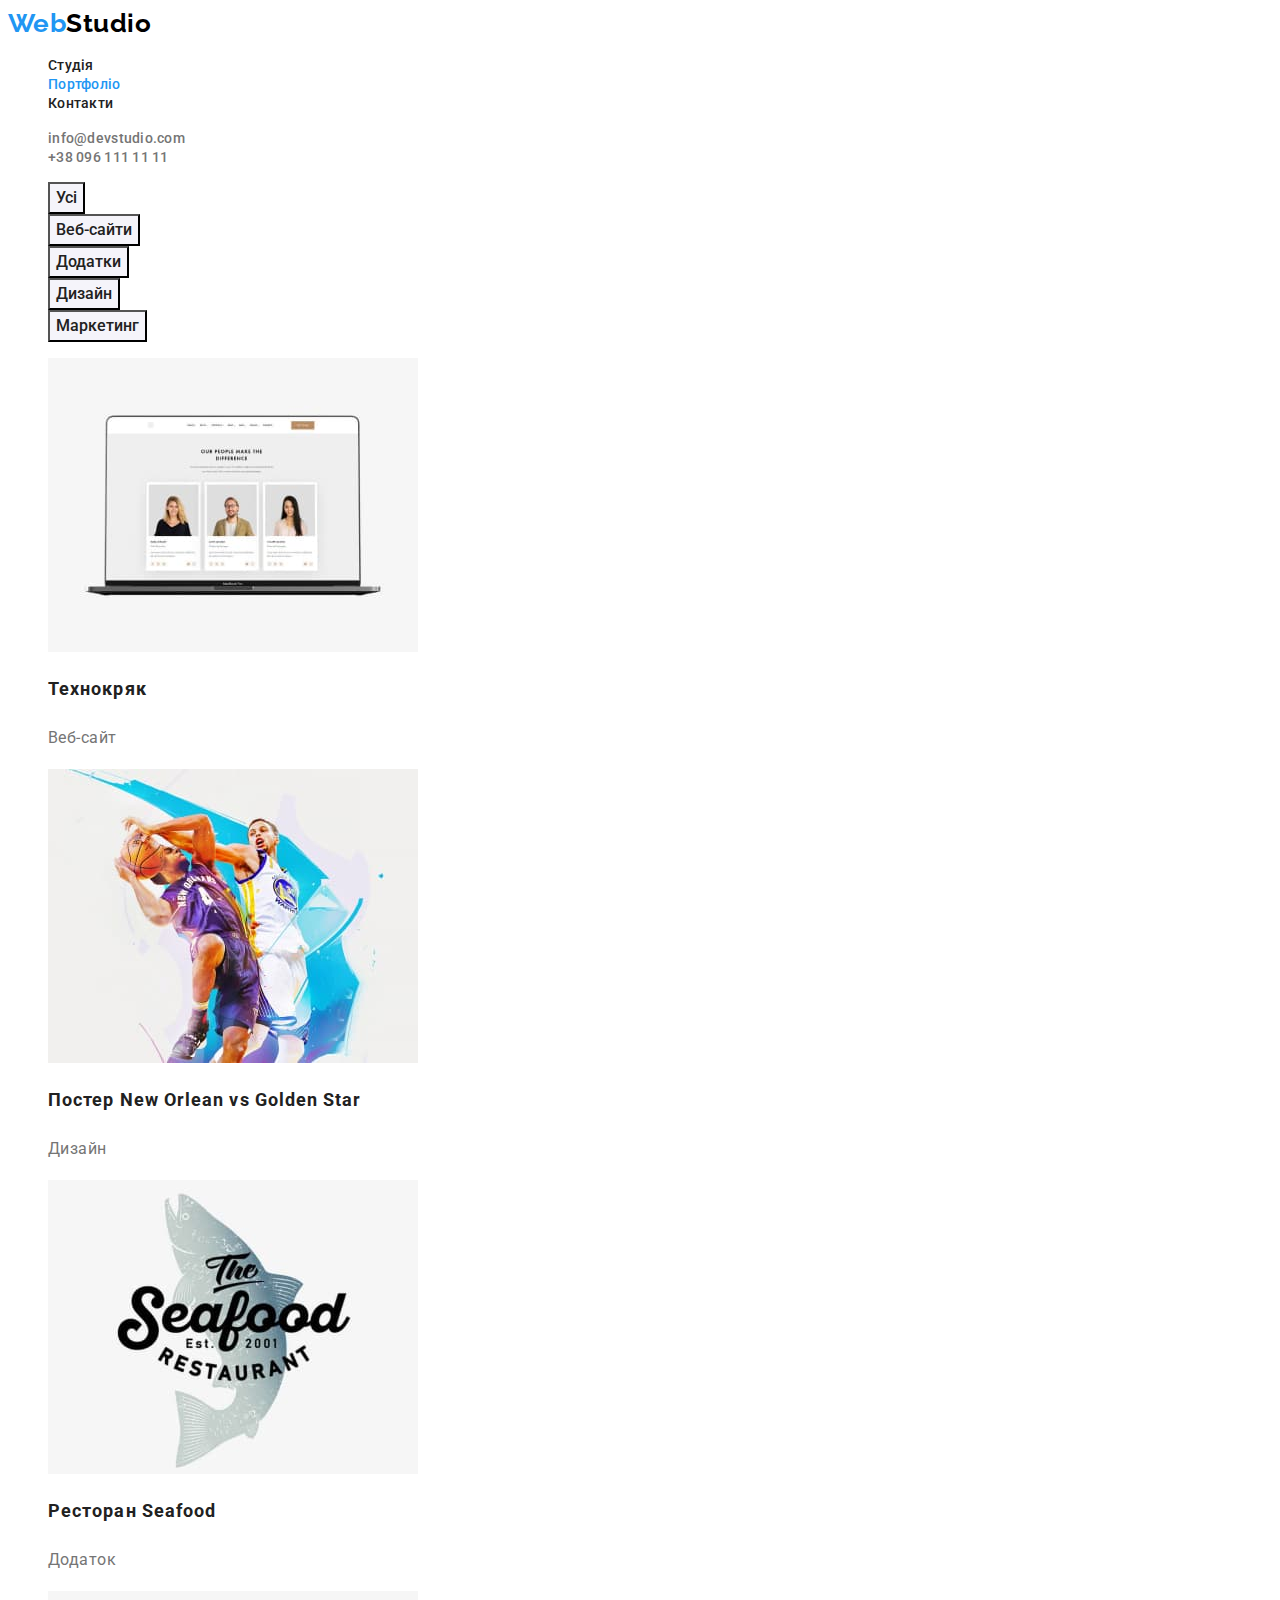
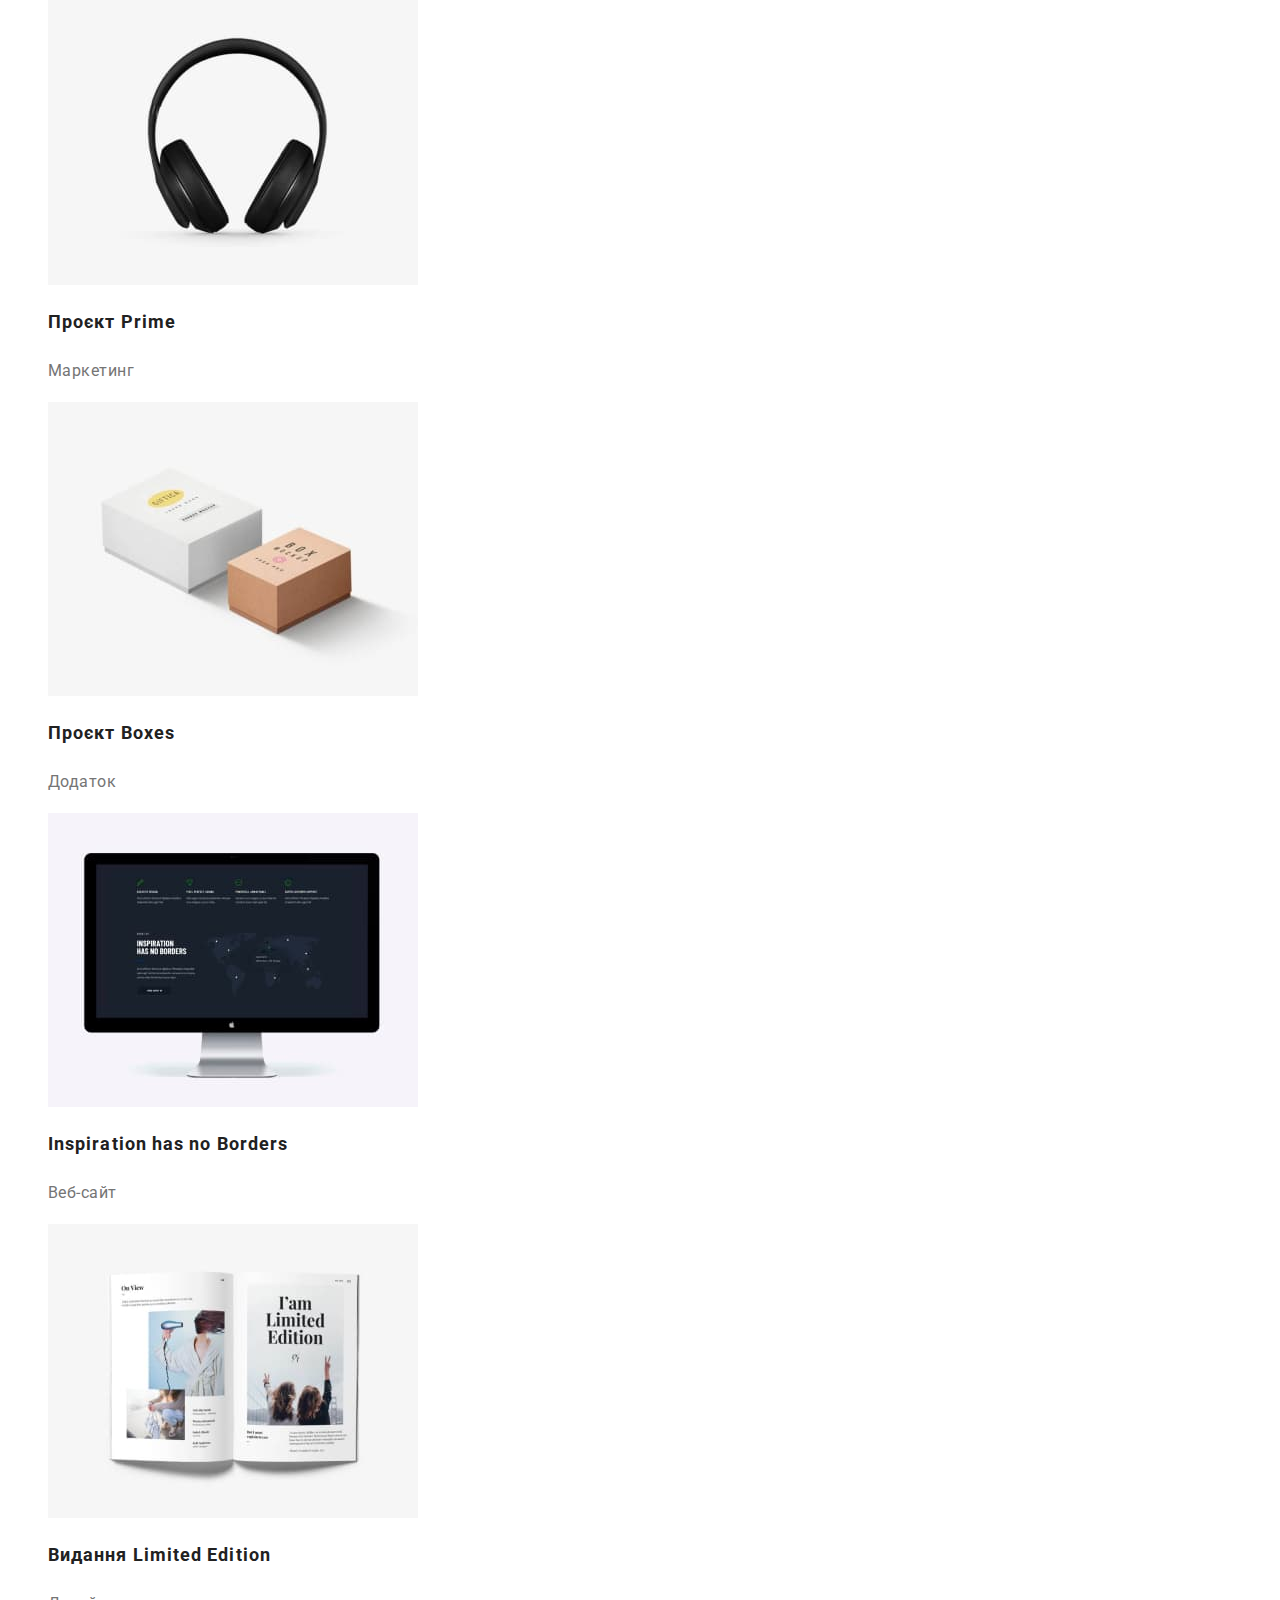
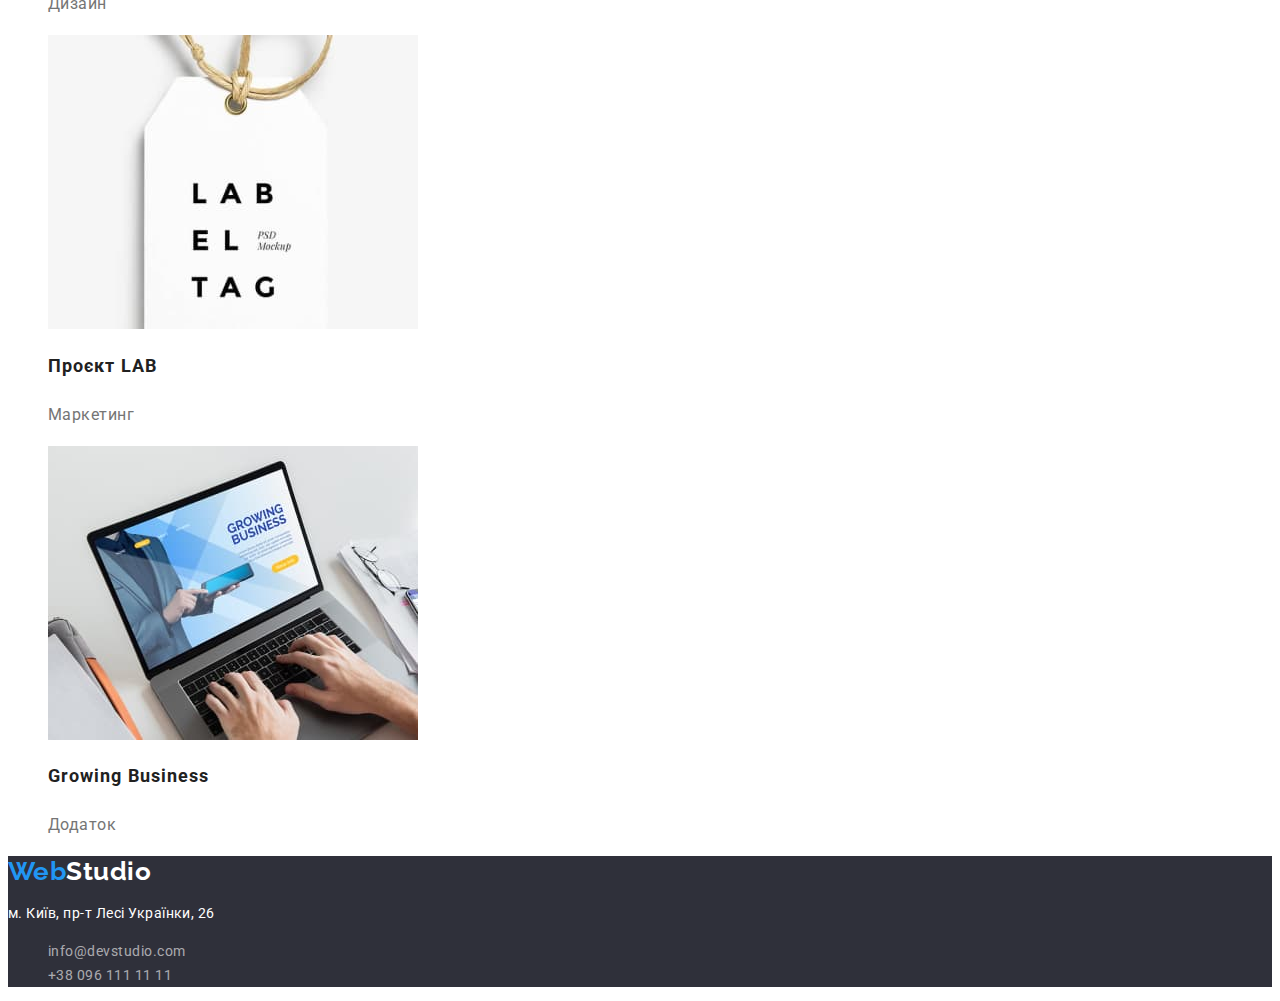
==== portfolio.html @ 0651c2bd "Initial commit" ====
<!DOCTYPE html>
<html lang="uk">
  <head>
    <meta charset="UTF-8" />
    <meta http-equiv="X-UA-Compatible" content="IE=edge" />
    <meta name="viewport" content="width=device-width, initial-scale=1.0" />
    <meta
      name="description"
      content="WebStudio - ЕФЕКТИВНІ РІШЕННЯ ДЛЯ ВАШОГО БІЗНЕСУ"
    />
    <title>WebStudio-portfolio</title>
    <link rel="preconnect" href="https://fonts.googleapis.com" />
    <link rel="preconnect" href="https://fonts.gstatic.com" crossorigin />
    <link
      href="https://fonts.googleapis.com/css2?family=Raleway:wght@700&family=Roboto:wght@400;500;700;900&display=swap"
      rel="stylesheet"
    />
    <link rel="stylesheet" href="./css/styles.css" />
  </head>
  <body class="page">
    <!--Шапка сайта-->
    <header class="header">
      <nav class="main-nav">
        <a class="logo" href="./index.html" lang="en"
          ><span class="logo-span">Web</span>Studio</a
        >
        <ul class="site-nav list">
          <li><a class="link" href="./index.html">Студія </a></li>
          <li><a class="link current" href="./portfolio.html">Портфоліо</a></li>
          <li><a class="link" href="#">Контакти</a></li>
        </ul>
      </nav>

      <ul class="auth-nav list">
        <li>
          <a class="link" href="mailto:info@devstudio.com"
            >info@devstudio.com</a
          >
        </li>
        <li><a class="link" href="tel:+380961111111">+38 096 111 11 11</a></li>
      </ul>
    </header>

    <main class="main-portfolio">
      <section class="portfolio">
        <h1 class="visually-hidden">Наші проекти</h1>
        <!-- Фильтр кнопок -->
        <ul class="filtr list">
          <li class="filtr-item">
            <button class="btn" type="button">Усі</button>
          </li>
          <li class="filtr-item">
            <button class="btn" type="button">Веб-сайти</button>
          </li>
          <li class="filtr-item">
            <button class="btn" type="button">Додатки</button>
          </li>
          <li class="filtr-item">
            <button class="btn" type="button">Дизайн</button>
          </li>
          <li class="filtr-item">
            <button class="btn" type="button">Маркетинг</button>
          </li>
        </ul>

        <!-- Gallery -->
        <ul class="gallery list">
          <!-- 1 -->
          <li class="item">
            <img
              class="img"
              src="./images/page-portfolio/img-1.jpg"
              alt="Зображення веб-сайту на моніторі ноутбука"
              width="370"
              height="294"
            />
            <h2 class="img-name">Технокряк</h2>
            <p class="img-type">Веб-сайт</p>
          </li>

          <!-- 2 -->
          <li class="list-item">
            <img
              class="img"
              src="./images/page-portfolio/img-2.jpg"
              alt="Постер двох баскетбольних гравців"
              width="370"
              height="294"
            />
            <h2 class="img-name">
              Постер <span lang="en">New Orlean vs Golden Star</span>
            </h2>
            <p class="img-type">Дизайн</p>
          </li>

          <!-- 3 -->
          <li class="list-item">
            <img
              class="img"
              src="./images/page-portfolio/img-3.jpg"
              alt="Дизайн початкової сторінки додатку з логотипом ресторану морепродуктів"
              width="370"
              height="294"
            />
            <h2 class="img-name">Ресторан <span lang="en">Seafood</span></h2>
            <p class="img-type">Додаток</p>
          </li>

          <!-- 4 -->
          <li class="list-item">
            <img
              class="img"
              src="./images/page-portfolio/img-4.jpg"
              alt="Навушники"
              width="370"
              height="294"
            />
            <h2 class="img-name">Проєкт <span lang="en">Prime</span></h2>
            <p class="img-type">Маркетинг</p>
          </li>

          <!-- 5 -->
          <li class="list-item">
            <img
              class="img"
              src="./images/page-portfolio/img-5.jpg"
              alt="Дві пакувальні коробки"
              width="370"
              height="294"
            />
            <h2 class="img-name">Проєкт <span lang="en">Boxes</span></h2>
            <p class="img-type">Додаток</p>
          </li>

          <!-- 6 -->
          <li class="list-item">
            <img
              class="img"
              src="./images/page-portfolio/img-6.jpg"
              alt="Монітор комп'ютера"
              width="370"
              height="294"
            />
            <h2 class="img-name">
              <span lang="en">Inspiration has no Borders</span>
            </h2>
            <p class="img-type">Веб-сайт</p>
          </li>

          <!-- 7 -->
          <li class="list-item">
            <img
              class="img"
              src="./images/page-portfolio/img-7.jpg"
              alt="Глянцевий журнал в розгорнутому вигляді"
              width="370"
              height="294"
            />
            <h2 class="img-name">
              Видання <span lang="en">Limited Edition</span>
            </h2>
            <p class="img-type">Дизайн</p>
          </li>

          <!-- 8 -->
          <li class="list-item">
            <img
              class="img"
              src="./images/page-portfolio/img-8.jpg"
              alt="Єтикетка картонна на шнурку"
              width="370"
              height="294"
            />
            <h2 class="img-name">Проєкт <span lang="en">LAB</span></h2>
            <p class="img-type">Маркетинг</p>
          </li>

          <!-- 9 -->
          <li class="list-item">
            <img
              class="img"
              src="./images/page-portfolio/img-9.jpg"
              alt="За ноутбуком працює людина"
              width="370"
              height="294"
            />
            <h2 class="img-name">
              <span lang="en">Growing Business</span>
            </h2>
            <p class="img-type">Додаток</p>
          </li>
        </ul>
      </section>
    </main>

    <!--Подвал-->
    <footer class="footer">
      <a href="#" class="logo" lang="en"
        ><span class="logo-span">Web</span>Studio</a
      >

      <address class="adress list">
        <p class="location">м. Київ, пр-т Лесі Українки, 26</p>

        <ul class="auth-list list">
          <li>
            <a class="link" href="mailto:info@devstudio.com"
              >info@devstudio.com</a
            >
          </li>
          <li>
            <a class="link" href="tel:+380961111111">+38 096 111 11 11</a>
          </li>
        </ul>
      </address>
    </footer>
  </body>
</html>
---- css/styles.css ----
:root {
  /* Fonts */
  --main-fonts: Roboto, sans-serif;
  --secondary-font: Raleway, sans-serif;

  /* Text colors */
  --main-txt-cl: #757575;
  --title-txt-cl: #212121;
  --logo-cl: #000000;
  --accent-txt-cl: #2196f3;
  --hero-txt-cl: #ffffff;
  --btn-txt-cl: #ffffff;
  --footer-link-cl: rgba(255, 255, 255, 0.6);

  /* Background colors */

  --main-bcg-cl: #ffffff;
  --secondary-bcg-cl: #f5f4fa;
  --hero-bcg-cl: #2f303a;
  --accent-bcg-cl: #2196f3;
  --btn-hover-cl: #188ce8;
}

body {
  font-family: var(--main-fonts);
  color: var(--main-txt-cl);
  background-color: var(--main-bcg-cl);
  letter-spacing: 0.03em;
}

/* Reset */
.link {
  text-decoration: none;
  color: currentColor;
}

.list {
  list-style: none;
}

/* ^^^^^^^^
HEADER^^^^^^^ */
header {
  background-color: var(--hero-txt-cl);
}
/* LOGO */
.logo {
  color: var(--logo-cl);
  text-decoration: none;
  font-family: Raleway, sans-serif;
  font-weight: 700;
  font-size: 26px;
  line-height: calc(31 / 26);
}

.logo-span {
  color: var(--accent-txt-cl);
}

/* SITE-NAVIGATION */
.site-nav .link {
  color: var(--title-txt-cl);
  font-weight: 500;
  font-size: 14px;
  line-height: calc(16 / 14);
  letter-spacing: 0.02em;
}

.site-nav .link:hover,
.site-nav .link:focus,
.site-nav .link.current,
.auth-nav .link:hover,
.auth-nav .link:focus,
.adress .link:hover,
.adress .link:focus {
  color: var(--accent-txt-cl);
}

.auth-nav .link {
  color: var(--main-txt-cl);
  text-decoration: none;
  font-size: 14px;
  font-weight: 500;
  line-height: calc(16 / 14);
  letter-spacing: 0.02em;
}

.nav-bcg {
  background-color: var(--hero-text-color);
}

/* HERO */
.hero,
.footer {
  background-color: var(--hero-bcg-cl);
}
.hero-title {
  color: var(--hero-txt-cl);
  font-weight: 900;
  font-size: 44px;
  letter-spacing: 0.06em;
  text-transform: uppercase;
  text-align: center;
}

/* BUTTON hero*/
.button {
  color: var(--hero-txt-cl);
  background-color: var(--accent-bcg-cl);
  font-family: inherit;
  font-weight: 700;
  font-size: 16px;
  line-height: calc(30 / 16);
  letter-spacing: 0.06em;
  text-align: center;
  cursor: pointer;
}

.button:hover,
.button:focus {
  background-color: var(--btn-hover-cl);
}

/* FEATURES Преимущества*/
.features .item-title {
  color: var(--title-txt-cl);
  font-weight: 700;
  font-size: 14px;
  line-height: calc(16 / 14);
  text-transform: uppercase;
}

.features .text {
  font-size: 14px;
  line-height: calc(24 / 14);
}

.visually-hidden {
  position: absolute;
  white-space: nowrap;
  width: 1px;
  height: 1px;
  overflow: hidden;
  border: 0;
  padding: 0;
  clip: rect(0 0 0 0);
  clip-path: inset(50%);
  margin: -1px;
}

/* COMPETITION */
.competition-title {
  color: var(--title-txt-cl);
  font-weight: 700;
  font-size: 36px;
  line-height: calc(42 / 36);
  text-align: center;
}

/* OUR TEAM */
.team {
  background-color: var(--secondary-bcg-cl);
}

.team-item {
  background-color: var(--main-bcg-cl);
}

.team-title {
  color: var(--title-txt-cl);
  font-weight: 700;
  font-size: 36px;
  line-height: calc(42 / 36);
  text-align: center;
}

.team-item .title {
  color: var(--title-txt-cl);
  font-weight: 500;
  font-size: 16px;
  line-height: calc(19 / 16);
  text-align: center;
}

.team-item .position {
  font-size: 16px;
  line-height: calc(19 / 16);
  text-align: center;
}

/* GALLERY - page Portfolio */

.filtr-item .btn {
  color: var(--title-txt-cl);
  background-color: var(--secondary-bcg-cl);

  font-family: inherit;
  font-weight: 500;
  font-size: 16px;
  line-height: calc(26 / 16);
  text-align: center;
  cursor: pointer;
}

.filtr-item .btn:hover,
.filtr-item .btn:focus {
  color: var(--btn-txt-cl);
  background-color: var(--accent-bcg-cl);
}

.gallery .img-name {
  color: var(--title-txt-cl);
  font-weight: 700;
  font-size: 18px;
  line-height: calc(36 / 18);
  letter-spacing: 0.06em;
}

.gallery .img-type {
  font-size: 16px;
  line-height: calc(30 / 16);
}

/* FOOTER */
.footer .logo {
  color: var(--main-bcg-cl);
  text-decoration: none;
  font-family: Raleway, sans-serif;
  font-weight: 700;
  font-size: 26px;
  line-height: 1.19;
}
.footer .logo-span {
  color: var(--accent-txt-cl);
}

.adress .location {
  color: var(--btn-txt-cl);
  font-style: normal;
  font-size: 14px;
  line-height: calc(24 / 14);
}
.adress .auth-list {
  color: var(--footer-link-cl);
  font-style: normal;
  font-size: 14px;
  line-height: calc(24 / 14);
}
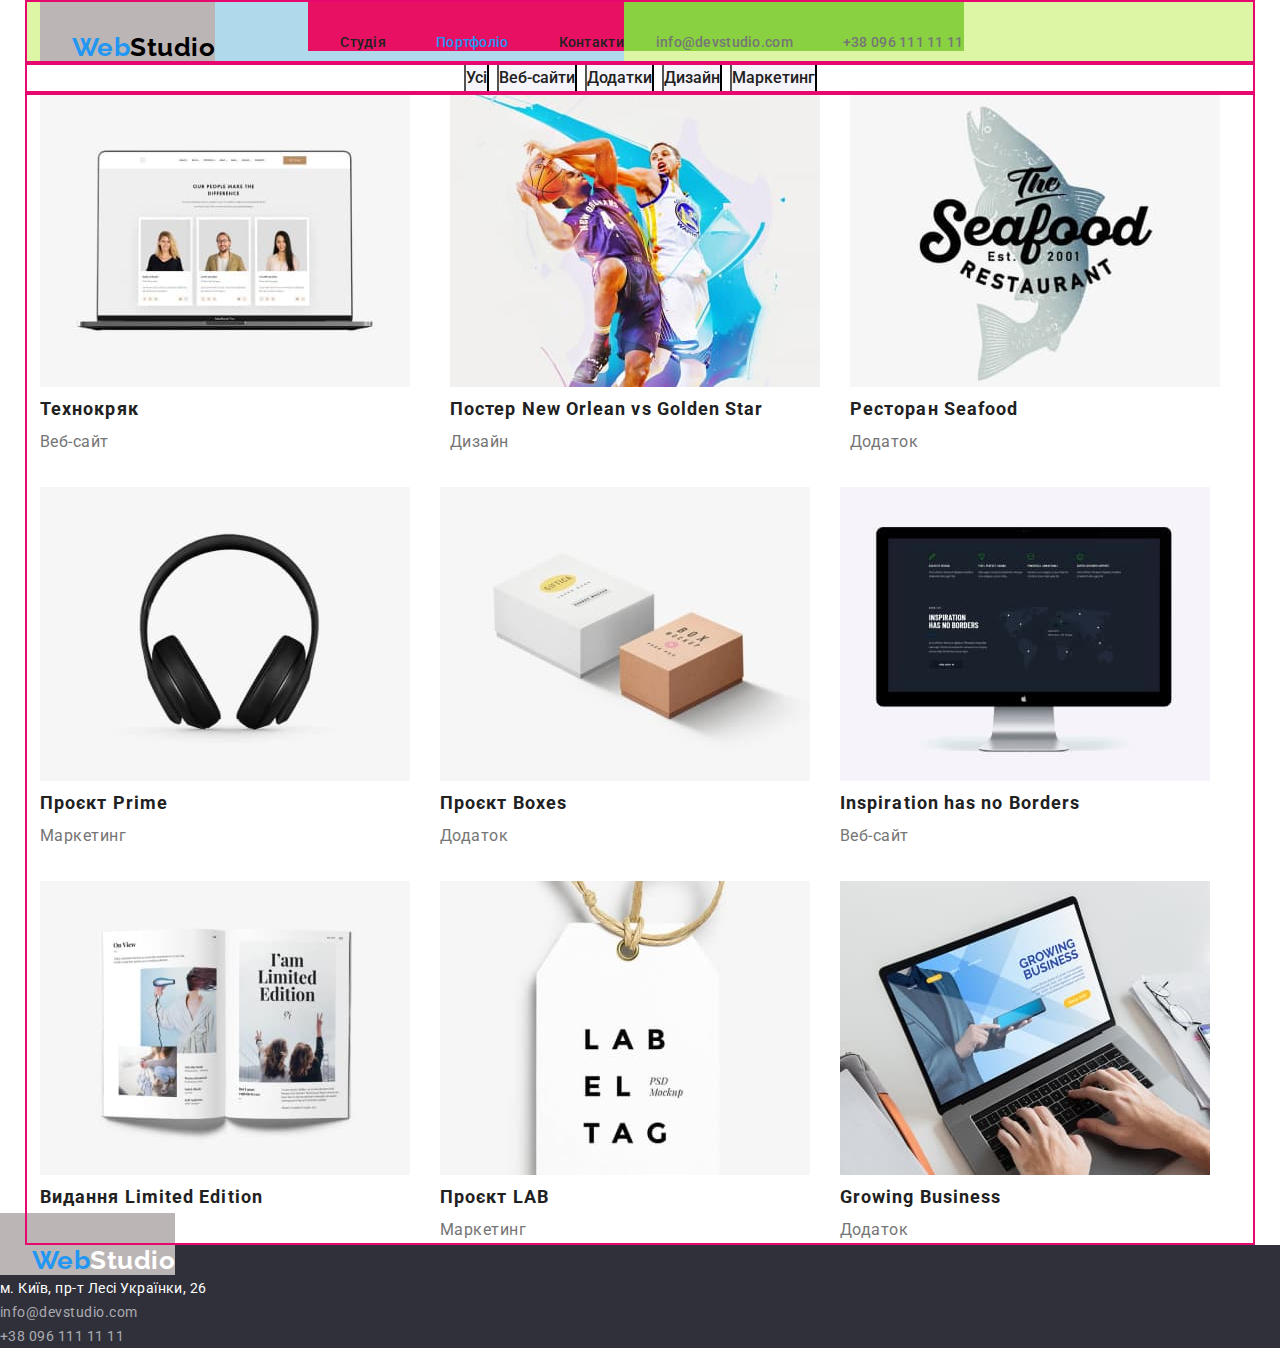
==== commit 6ebe319a: "create container" ====
--- a/portfolio.html
+++ b/portfolio.html
@@ -9,187 +9,212 @@
       content="WebStudio - ЕФЕКТИВНІ РІШЕННЯ ДЛЯ ВАШОГО БІЗНЕСУ"
     />
     <title>WebStudio-portfolio</title>
+    <!-- Fonts - start -->
     <link rel="preconnect" href="https://fonts.googleapis.com" />
     <link rel="preconnect" href="https://fonts.gstatic.com" crossorigin />
     <link
       href="https://fonts.googleapis.com/css2?family=Raleway:wght@700&family=Roboto:wght@400;500;700;900&display=swap"
       rel="stylesheet"
     />
+    <!-- Modern normalize -->
+    <link
+      rel="stylesheet"
+      href="https://cdnjs.cloudflare.com/ajax/libs/modern-normalize/1.1.0/modern-normalize.min.css"
+      integrity="sha512-wpPYUAdjBVSE4KJnH1VR1HeZfpl1ub8YT/NKx4PuQ5NmX2tKuGu6U/JRp5y+Y8XG2tV+wKQpNHVUX03MfMFn9Q=="
+      crossorigin="anonymous"
+      referrerpolicy="no-referrer"
+    />
+
     <link rel="stylesheet" href="./css/styles.css" />
   </head>
   <body class="page">
     <!--Шапка сайта-->
     <header class="header">
-      <nav class="main-nav">
-        <a class="logo" href="./index.html" lang="en"
-          ><span class="logo-span">Web</span>Studio</a
-        >
-        <ul class="site-nav list">
-          <li><a class="link" href="./index.html">Студія </a></li>
-          <li><a class="link current" href="./portfolio.html">Портфоліо</a></li>
-          <li><a class="link" href="#">Контакти</a></li>
-        </ul>
-      </nav>
-
-      <ul class="auth-nav list">
-        <li>
-          <a class="link" href="mailto:info@devstudio.com"
-            >info@devstudio.com</a
-          >
-        </li>
-        <li><a class="link" href="tel:+380961111111">+38 096 111 11 11</a></li>
-      </ul>
+      <div class="container header-container">
+        <nav class="main-nav">
+          <div class="main-nav-container">
+            <a class="logo" href="./index.html" lang="en"
+              ><span class="logo-span">Web</span>Studio</a
+            >
+            <div class="site-nav-container">
+              <ul class="site-nav list">
+                <li><a class="link" href="./index.html">Студія </a></li>
+                <li>
+                  <a class="link current" href="./portfolio.html">Портфоліо</a>
+                </li>
+                <li><a class="link" href="#">Контакти</a></li>
+              </ul>
+            </div>
+          </div>
+        </nav>
+        <div class="auth-nav-container">
+          <ul class="auth-nav list">
+            <li>
+              <a class="link" href="mailto:info@devstudio.com"
+                >info@devstudio.com</a
+              >
+            </li>
+            <li>
+              <a class="link" href="tel:+380961111111">+38 096 111 11 11</a>
+            </li>
+          </ul>
+        </div>
+      </div>
     </header>
 
     <main class="main-portfolio">
       <section class="portfolio">
         <h1 class="visually-hidden">Наші проекти</h1>
         <!-- Фильтр кнопок -->
-        <ul class="filtr list">
-          <li class="filtr-item">
-            <button class="btn" type="button">Усі</button>
-          </li>
-          <li class="filtr-item">
-            <button class="btn" type="button">Веб-сайти</button>
-          </li>
-          <li class="filtr-item">
-            <button class="btn" type="button">Додатки</button>
-          </li>
-          <li class="filtr-item">
-            <button class="btn" type="button">Дизайн</button>
-          </li>
-          <li class="filtr-item">
-            <button class="btn" type="button">Маркетинг</button>
-          </li>
-        </ul>
+        <div class="container">
+          <ul class="filtr list">
+            <li class="filtr-item">
+              <button class="btn" type="button">Усі</button>
+            </li>
+            <li class="filtr-item">
+              <button class="btn" type="button">Веб-сайти</button>
+            </li>
+            <li class="filtr-item">
+              <button class="btn" type="button">Додатки</button>
+            </li>
+            <li class="filtr-item">
+              <button class="btn" type="button">Дизайн</button>
+            </li>
+            <li class="filtr-item">
+              <button class="btn" type="button">Маркетинг</button>
+            </li>
+          </ul>
+        </div>
 
         <!-- Gallery -->
-        <ul class="gallery list">
-          <!-- 1 -->
-          <li class="item">
-            <img
-              class="img"
-              src="./images/page-portfolio/img-1.jpg"
-              alt="Зображення веб-сайту на моніторі ноутбука"
-              width="370"
-              height="294"
-            />
-            <h2 class="img-name">Технокряк</h2>
-            <p class="img-type">Веб-сайт</p>
-          </li>
-
-          <!-- 2 -->
-          <li class="list-item">
-            <img
-              class="img"
-              src="./images/page-portfolio/img-2.jpg"
-              alt="Постер двох баскетбольних гравців"
-              width="370"
-              height="294"
-            />
-            <h2 class="img-name">
-              Постер <span lang="en">New Orlean vs Golden Star</span>
-            </h2>
-            <p class="img-type">Дизайн</p>
-          </li>
-
-          <!-- 3 -->
-          <li class="list-item">
-            <img
-              class="img"
-              src="./images/page-portfolio/img-3.jpg"
-              alt="Дизайн початкової сторінки додатку з логотипом ресторану морепродуктів"
-              width="370"
-              height="294"
-            />
-            <h2 class="img-name">Ресторан <span lang="en">Seafood</span></h2>
-            <p class="img-type">Додаток</p>
-          </li>
-
-          <!-- 4 -->
-          <li class="list-item">
-            <img
-              class="img"
-              src="./images/page-portfolio/img-4.jpg"
-              alt="Навушники"
-              width="370"
-              height="294"
-            />
-            <h2 class="img-name">Проєкт <span lang="en">Prime</span></h2>
-            <p class="img-type">Маркетинг</p>
-          </li>
-
-          <!-- 5 -->
-          <li class="list-item">
-            <img
-              class="img"
-              src="./images/page-portfolio/img-5.jpg"
-              alt="Дві пакувальні коробки"
-              width="370"
-              height="294"
-            />
-            <h2 class="img-name">Проєкт <span lang="en">Boxes</span></h2>
-            <p class="img-type">Додаток</p>
-          </li>
-
-          <!-- 6 -->
-          <li class="list-item">
-            <img
-              class="img"
-              src="./images/page-portfolio/img-6.jpg"
-              alt="Монітор комп'ютера"
-              width="370"
-              height="294"
-            />
-            <h2 class="img-name">
-              <span lang="en">Inspiration has no Borders</span>
-            </h2>
-            <p class="img-type">Веб-сайт</p>
-          </li>
-
-          <!-- 7 -->
-          <li class="list-item">
-            <img
-              class="img"
-              src="./images/page-portfolio/img-7.jpg"
-              alt="Глянцевий журнал в розгорнутому вигляді"
-              width="370"
-              height="294"
-            />
-            <h2 class="img-name">
-              Видання <span lang="en">Limited Edition</span>
-            </h2>
-            <p class="img-type">Дизайн</p>
-          </li>
-
-          <!-- 8 -->
-          <li class="list-item">
-            <img
-              class="img"
-              src="./images/page-portfolio/img-8.jpg"
-              alt="Єтикетка картонна на шнурку"
-              width="370"
-              height="294"
-            />
-            <h2 class="img-name">Проєкт <span lang="en">LAB</span></h2>
-            <p class="img-type">Маркетинг</p>
-          </li>
-
-          <!-- 9 -->
-          <li class="list-item">
-            <img
-              class="img"
-              src="./images/page-portfolio/img-9.jpg"
-              alt="За ноутбуком працює людина"
-              width="370"
-              height="294"
-            />
-            <h2 class="img-name">
-              <span lang="en">Growing Business</span>
-            </h2>
-            <p class="img-type">Додаток</p>
-          </li>
-        </ul>
+        <div class="container">
+          <ul class="gallery list">
+            <!-- 1 -->
+            <li class="item">
+              <img
+                class="img"
+                src="./images/page-portfolio/img-1.jpg"
+                alt="Зображення веб-сайту на моніторі ноутбука"
+                width="370"
+                height="294"
+              />
+              <h2 class="img-name">Технокряк</h2>
+              <p class="img-type">Веб-сайт</p>
+            </li>
+
+            <!-- 2 -->
+            <li class="list-item">
+              <img
+                class="img"
+                src="./images/page-portfolio/img-2.jpg"
+                alt="Постер двох баскетбольних гравців"
+                width="370"
+                height="294"
+              />
+              <h2 class="img-name">
+                Постер <span lang="en">New Orlean vs Golden Star</span>
+              </h2>
+              <p class="img-type">Дизайн</p>
+            </li>
+
+            <!-- 3 -->
+            <li class="list-item">
+              <img
+                class="img"
+                src="./images/page-portfolio/img-3.jpg"
+                alt="Дизайн початкової сторінки додатку з логотипом ресторану морепродуктів"
+                width="370"
+                height="294"
+              />
+              <h2 class="img-name">Ресторан <span lang="en">Seafood</span></h2>
+              <p class="img-type">Додаток</p>
+            </li>
+
+            <!-- 4 -->
+            <li class="list-item">
+              <img
+                class="img"
+                src="./images/page-portfolio/img-4.jpg"
+                alt="Навушники"
+                width="370"
+                height="294"
+              />
+              <h2 class="img-name">Проєкт <span lang="en">Prime</span></h2>
+              <p class="img-type">Маркетинг</p>
+            </li>
+
+            <!-- 5 -->
+            <li class="list-item">
+              <img
+                class="img"
+                src="./images/page-portfolio/img-5.jpg"
+                alt="Дві пакувальні коробки"
+                width="370"
+                height="294"
+              />
+              <h2 class="img-name">Проєкт <span lang="en">Boxes</span></h2>
+              <p class="img-type">Додаток</p>
+            </li>
+
+            <!-- 6 -->
+            <li class="list-item">
+              <img
+                class="img"
+                src="./images/page-portfolio/img-6.jpg"
+                alt="Монітор комп'ютера"
+                width="370"
+                height="294"
+              />
+              <h2 class="img-name">
+                <span lang="en">Inspiration has no Borders</span>
+              </h2>
+              <p class="img-type">Веб-сайт</p>
+            </li>
+
+            <!-- 7 -->
+            <li class="list-item">
+              <img
+                class="img"
+                src="./images/page-portfolio/img-7.jpg"
+                alt="Глянцевий журнал в розгорнутому вигляді"
+                width="370"
+                height="294"
+              />
+              <h2 class="img-name">
+                Видання <span lang="en">Limited Edition</span>
+              </h2>
+              <p class="img-type">Дизайн</p>
+            </li>
+
+            <!-- 8 -->
+            <li class="list-item">
+              <img
+                class="img"
+                src="./images/page-portfolio/img-8.jpg"
+                alt="Єтикетка картонна на шнурку"
+                width="370"
+                height="294"
+              />
+              <h2 class="img-name">Проєкт <span lang="en">LAB</span></h2>
+              <p class="img-type">Маркетинг</p>
+            </li>
+
+            <!-- 9 -->
+            <li class="list-item">
+              <img
+                class="img"
+                src="./images/page-portfolio/img-9.jpg"
+                alt="За ноутбуком працює людина"
+                width="370"
+                height="294"
+              />
+              <h2 class="img-name">
+                <span lang="en">Growing Business</span>
+              </h2>
+              <p class="img-type">Додаток</p>
+            </li>
+          </ul>
+        </div>
       </section>
     </main>
 
--- a/css/styles.css
+++ b/css/styles.css
@@ -19,6 +19,15 @@
   --hero-bcg-cl: #2f303a;
   --accent-bcg-cl: #2196f3;
   --btn-hover-cl: #188ce8;
+
+  /*  */
+  --items: 3;
+  --indent: 30px;
+}
+
+* {
+  margin: 0;
+  padding: 0;
 }
 
 body {
@@ -38,11 +47,76 @@
   list-style: none;
 }
 
+.container {
+  width: 1200px;
+  padding-left: 15px;
+  padding-right: 15px;
+  margin: 0 auto;
+
+  outline: 2px solid rgb(230, 8, 111);
+  outline-offset: -2px;
+}
+
 /* ^^^^^^^^
 HEADER^^^^^^^ */
 header {
   background-color: var(--hero-txt-cl);
 }
+.header-container {
+  display: flex;
+  background-color: #ddf6a5;
+}
+.main-nav-container {
+  display: flex;
+  background-color: #b0d9ec;
+}
+.site-nav {
+  display: flex;
+  background-color: #e71062;
+  gap: 50px;
+}
+.auth-nav {
+  display: flex;
+  background-color: #89d141;
+  gap: 50px;
+}
+.logo {
+  background-color: #bbb5b5;
+  margin-right: 93px;
+}
+.site-nav,
+.auth-nav,
+.logo {
+  padding-top: 32px;
+  padding-left: 32px;
+}
+/* .header-container,
+.main-nav-container {
+  display: flex;
+}
+
+.site-nav {
+  display: flex;
+  background-color: #10e791;
+}
+.auth-nav,
+.main-nav {
+  display: flex;
+}
+
+.auth-nav .link {
+  background-color: #a2b4ea;
+  display: block;
+}
+
+.auth-nav,
+.main-nav {
+  display: flex;
+}
+.auth-nav .link {
+  background-color: #a2b4ea;
+  display: block;
+} */
 /* LOGO */
 .logo {
   color: var(--logo-cl);
@@ -208,6 +282,12 @@
   background-color: var(--accent-bcg-cl);
 }
 
+.filtr {
+  display: flex;
+  gap: 8px;
+  justify-content: center;
+}
+
 .gallery .img-name {
   color: var(--title-txt-cl);
   font-weight: 700;
@@ -219,6 +299,16 @@
 .gallery .img-type {
   font-size: 16px;
   line-height: calc(30 / 16);
+}
+
+.gallery {
+  display: flex;
+  flex-wrap: wrap;
+  gap: 30px;
+}
+
+.gallery .item {
+  flex-basis: calc((100% - var(--indent) * (var(--items) - 1)) / var(--items));
 }
 
 /* FOOTER */
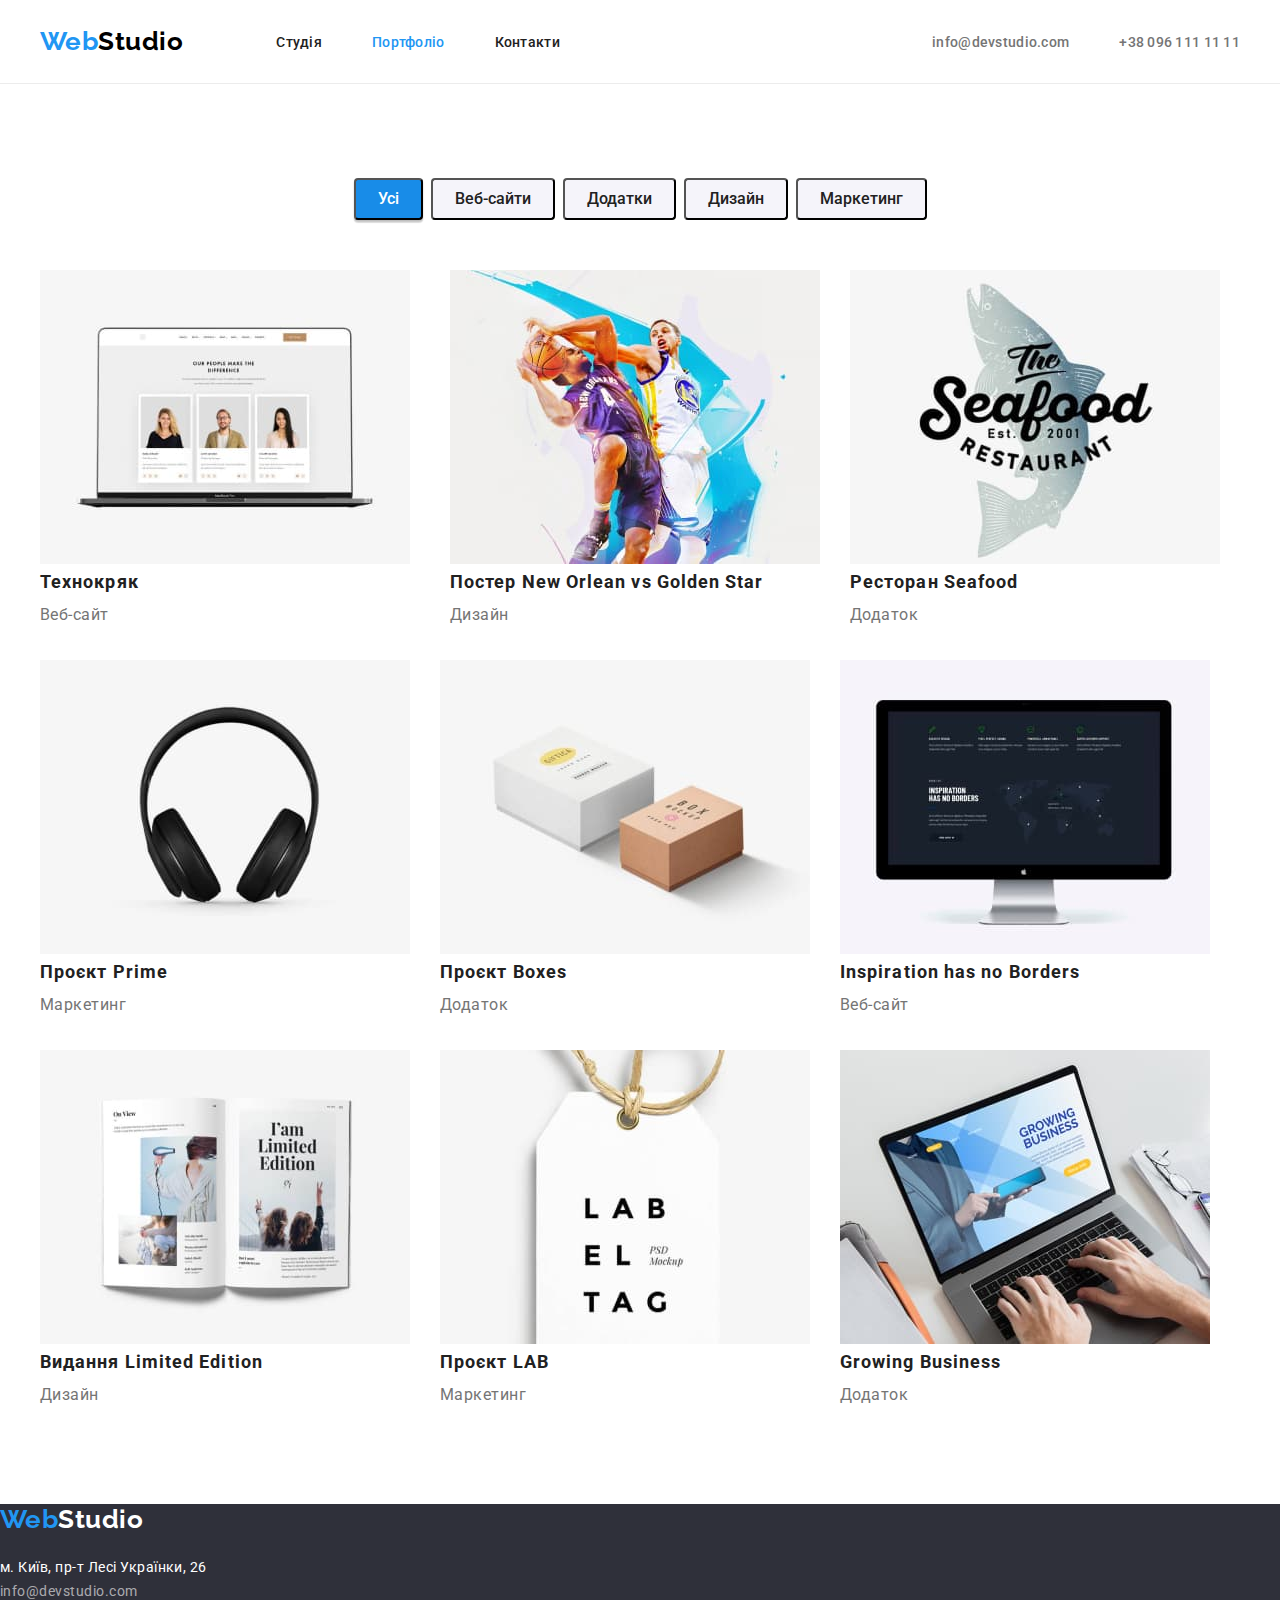
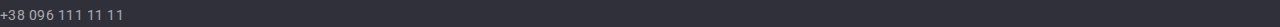
==== commit de02206e: "create button" ====
--- a/portfolio.html
+++ b/portfolio.html
@@ -32,57 +32,41 @@
     <header class="header">
       <div class="container header-container">
         <nav class="main-nav">
-          <div class="main-nav-container">
-            <a class="logo" href="./index.html" lang="en"
-              ><span class="logo-span">Web</span>Studio</a
+          <a class="logo" href="./index.html" lang="en"
+            ><span class="logo-span">Web</span>Studio</a
+          >
+          <ul class="site-nav list">
+            <li><a class="link" href="./index.html">Студія </a></li>
+            <li>
+              <a class="link current" href="./portfolio.html">Портфоліо</a>
+            </li>
+            <li><a class="link" href="#">Контакти</a></li>
+          </ul>
+        </nav>
+        <ul class="auth-nav list">
+          <li>
+            <a class="link" href="mailto:info@devstudio.com"
+              >info@devstudio.com</a
             >
-            <div class="site-nav-container">
-              <ul class="site-nav list">
-                <li><a class="link" href="./index.html">Студія </a></li>
-                <li>
-                  <a class="link current" href="./portfolio.html">Портфоліо</a>
-                </li>
-                <li><a class="link" href="#">Контакти</a></li>
-              </ul>
-            </div>
-          </div>
-        </nav>
-        <div class="auth-nav-container">
-          <ul class="auth-nav list">
-            <li>
-              <a class="link" href="mailto:info@devstudio.com"
-                >info@devstudio.com</a
-              >
-            </li>
-            <li>
-              <a class="link" href="tel:+380961111111">+38 096 111 11 11</a>
-            </li>
-          </ul>
-        </div>
+          </li>
+          <li>
+            <a class="link" href="tel:+380961111111">+38 096 111 11 11</a>
+          </li>
+        </ul>
       </div>
     </header>
 
     <main class="main-portfolio">
-      <section class="portfolio">
+      <section class="portfolio section">
         <h1 class="visually-hidden">Наші проекти</h1>
         <!-- Фильтр кнопок -->
         <div class="container">
           <ul class="filtr list">
-            <li class="filtr-item">
-              <button class="btn" type="button">Усі</button>
-            </li>
-            <li class="filtr-item">
-              <button class="btn" type="button">Веб-сайти</button>
-            </li>
-            <li class="filtr-item">
-              <button class="btn" type="button">Додатки</button>
-            </li>
-            <li class="filtr-item">
-              <button class="btn" type="button">Дизайн</button>
-            </li>
-            <li class="filtr-item">
-              <button class="btn" type="button">Маркетинг</button>
-            </li>
+            <li><button class="btn current-btn" type="button">Усі</button></li>
+            <li><button class="btn" type="button">Веб-сайти</button></li>
+            <li><button class="btn" type="button">Додатки</button></li>
+            <li><button class="btn" type="button">Дизайн</button></li>
+            <li><button class="btn" type="button">Маркетинг</button></li>
           </ul>
         </div>
 
--- a/css/styles.css
+++ b/css/styles.css
@@ -20,6 +20,15 @@
   --accent-bcg-cl: #2196f3;
   --btn-hover-cl: #188ce8;
 
+  --border-cl: #ececec;
+  --border-radius-button: 4px;
+  --border-radius-cards: 0px 0px 4px 4px;
+  --box-shadow-button: 0px 4px 4px rgba(0, 0, 0, 0.15);
+  --box-shadow-active: 0px 3px 1px rgba(0, 0, 0, 0.1),
+    0px 1px 2px rgba(0, 0, 0, 0.08), 0px 2px 2px rgba(0, 0, 0, 0.12);
+  --box-shadow-cards: 0px 1px 3px rgba(0, 0, 0, 0.12),
+    0px 1px 1px rgba(0, 0, 0, 0.14), 0px 2px 1px rgba(0, 0, 0, 0.2);
+
   /*  */
   --items: 3;
   --indent: 30px;
@@ -37,24 +46,31 @@
   letter-spacing: 0.03em;
 }
 
-/* Reset */
-.link {
-  text-decoration: none;
-  color: currentColor;
-}
-
-.list {
-  list-style: none;
-}
-
 .container {
   width: 1200px;
   padding-left: 15px;
   padding-right: 15px;
   margin: 0 auto;
-
-  outline: 2px solid rgb(230, 8, 111);
-  outline-offset: -2px;
+}
+
+.section {
+  padding: 94px 0;
+}
+
+/* Reset */
+.link {
+  text-decoration: none;
+  color: currentColor;
+}
+
+.list {
+  list-style: none;
+}
+
+img {
+  display: block;
+  max-width: 100%;
+  height: auto;
 }
 
 /* ^^^^^^^^
@@ -62,61 +78,31 @@
 header {
   background-color: var(--hero-txt-cl);
 }
+
+.header {
+  border-bottom: 1px solid var(--border-cl);
+}
 .header-container {
   display: flex;
-  background-color: #ddf6a5;
-}
-.main-nav-container {
-  display: flex;
-  background-color: #b0d9ec;
-}
-.site-nav {
-  display: flex;
-  background-color: #e71062;
+}
+
+.main-nav {
+  display: flex;
+  margin-right: auto;
+  align-items: center;
+}
+.site-nav,
+.auth-nav {
+  display: flex;
   gap: 50px;
-}
-.auth-nav {
-  display: flex;
-  background-color: #89d141;
-  gap: 50px;
-}
-.logo {
-  background-color: #bbb5b5;
-  margin-right: 93px;
-}
-.site-nav,
-.auth-nav,
-.logo {
-  padding-top: 32px;
-  padding-left: 32px;
-}
-/* .header-container,
-.main-nav-container {
-  display: flex;
-}
-
-.site-nav {
-  display: flex;
-  background-color: #10e791;
-}
-.auth-nav,
-.main-nav {
-  display: flex;
-}
-
-.auth-nav .link {
-  background-color: #a2b4ea;
+  padding: 32px 0;
+}
+
+.auth-nav .auth-nav {
   display: block;
-}
-
-.auth-nav,
-.main-nav {
-  display: flex;
-}
-.auth-nav .link {
-  background-color: #a2b4ea;
-  display: block;
-} */
+  padding: 32px 0;
+}
+
 /* LOGO */
 .logo {
   color: var(--logo-cl);
@@ -125,6 +111,8 @@
   font-weight: 700;
   font-size: 26px;
   line-height: calc(31 / 26);
+  margin-right: 93px;
+  display: block;
 }
 
 .logo-span {
@@ -168,6 +156,9 @@
 .footer {
   background-color: var(--hero-bcg-cl);
 }
+.hero {
+  text-align: center;
+}
 .hero-title {
   color: var(--hero-txt-cl);
   font-weight: 900;
@@ -175,6 +166,11 @@
   letter-spacing: 0.06em;
   text-transform: uppercase;
   text-align: center;
+
+  max-width: 696px;
+  margin: 0 auto;
+
+  margin-bottom: 30px;
 }
 
 /* BUTTON hero*/
@@ -188,6 +184,11 @@
   letter-spacing: 0.06em;
   text-align: center;
   cursor: pointer;
+
+  box-shadow: var(--box-shadow-button);
+  border-radius: var(--border-radius-button);
+
+  padding: 10px 32px;
 }
 
 .button:hover,
@@ -202,6 +203,8 @@
   font-size: 14px;
   line-height: calc(16 / 14);
   text-transform: uppercase;
+
+  margin-bottom: 10px;
 }
 
 .features .text {
@@ -222,6 +225,17 @@
   margin: -1px;
 }
 
+.feature-list {
+  display: flex;
+  gap: 30px;
+}
+
+.features-item {
+  width: calc((100% - 90px) / 4);
+}
+
+/* Features container */
+
 /* COMPETITION */
 .competition-title {
   color: var(--title-txt-cl);
@@ -231,13 +245,31 @@
   text-align: center;
 }
 
+/* Competitio container */
+.competition {
+  padding-top: 0;
+}
+
+.competition-list {
+  display: flex;
+  gap: 30px;
+}
 /* OUR TEAM */
 .team {
   background-color: var(--secondary-bcg-cl);
 }
 
+.team-list {
+  display: flex;
+  gap: 30px;
+}
+
 .team-item {
   background-color: var(--main-bcg-cl);
+  box-shadow: var(--box-shadow-cards);
+  text-align: center;
+  border-bottom-right-radius: 4px;
+  border-bottom-left-radius: 4px;
 }
 
 .team-title {
@@ -246,6 +278,7 @@
   font-size: 36px;
   line-height: calc(42 / 36);
   text-align: center;
+  margin: 30px 0 10px;
 }
 
 .team-item .title {
@@ -253,39 +286,54 @@
   font-weight: 500;
   font-size: 16px;
   line-height: calc(19 / 16);
-  text-align: center;
+  margin: 30px 0 10px;
 }
 
 .team-item .position {
   font-size: 16px;
   line-height: calc(19 / 16);
   text-align: center;
-}
+  margin-bottom: 30px;
+}
+
+/* team-list-container */
 
 /* GALLERY - page Portfolio */
-
-.filtr-item .btn {
+.filtr {
+  display: flex;
+  gap: 8px;
+  margin-bottom: 50px;
+  justify-content: center;
+}
+
+.filtr .btn {
   color: var(--title-txt-cl);
   background-color: var(--secondary-bcg-cl);
-
   font-family: inherit;
   font-weight: 500;
   font-size: 16px;
   line-height: calc(26 / 16);
   text-align: center;
   cursor: pointer;
-}
-
-.filtr-item .btn:hover,
-.filtr-item .btn:focus {
+
+  border-radius: var(--border-radius-button);
+  border-color: none;
+
+  padding: 6px 22px;
+}
+
+.btn.current-btn {
+  background-color: var(--btn-hover-cl);
+  box-shadow: var(--box-shadow-active);
+  color: var(--btn-txt-cl);
+}
+
+.btn:hover,
+.btn:focus {
   color: var(--btn-txt-cl);
   background-color: var(--accent-bcg-cl);
-}
-
-.filtr {
-  display: flex;
-  gap: 8px;
-  justify-content: center;
+
+  box-shadow: var(--box-shadow-active);
 }
 
 .gallery .img-name {
@@ -322,6 +370,7 @@
 }
 .footer .logo-span {
   color: var(--accent-txt-cl);
+  padding: 60px 0;
 }
 
 .adress .location {
@@ -336,3 +385,13 @@
   font-size: 14px;
   line-height: calc(24 / 14);
 }
+
+/* footer-container */
+/* .footer-container {
+  background-color: #e71062;
+  align-items: flex-start;
+} */
+.footer .logo {
+  margin-right: 0;
+  margin-bottom: 20px;
+}
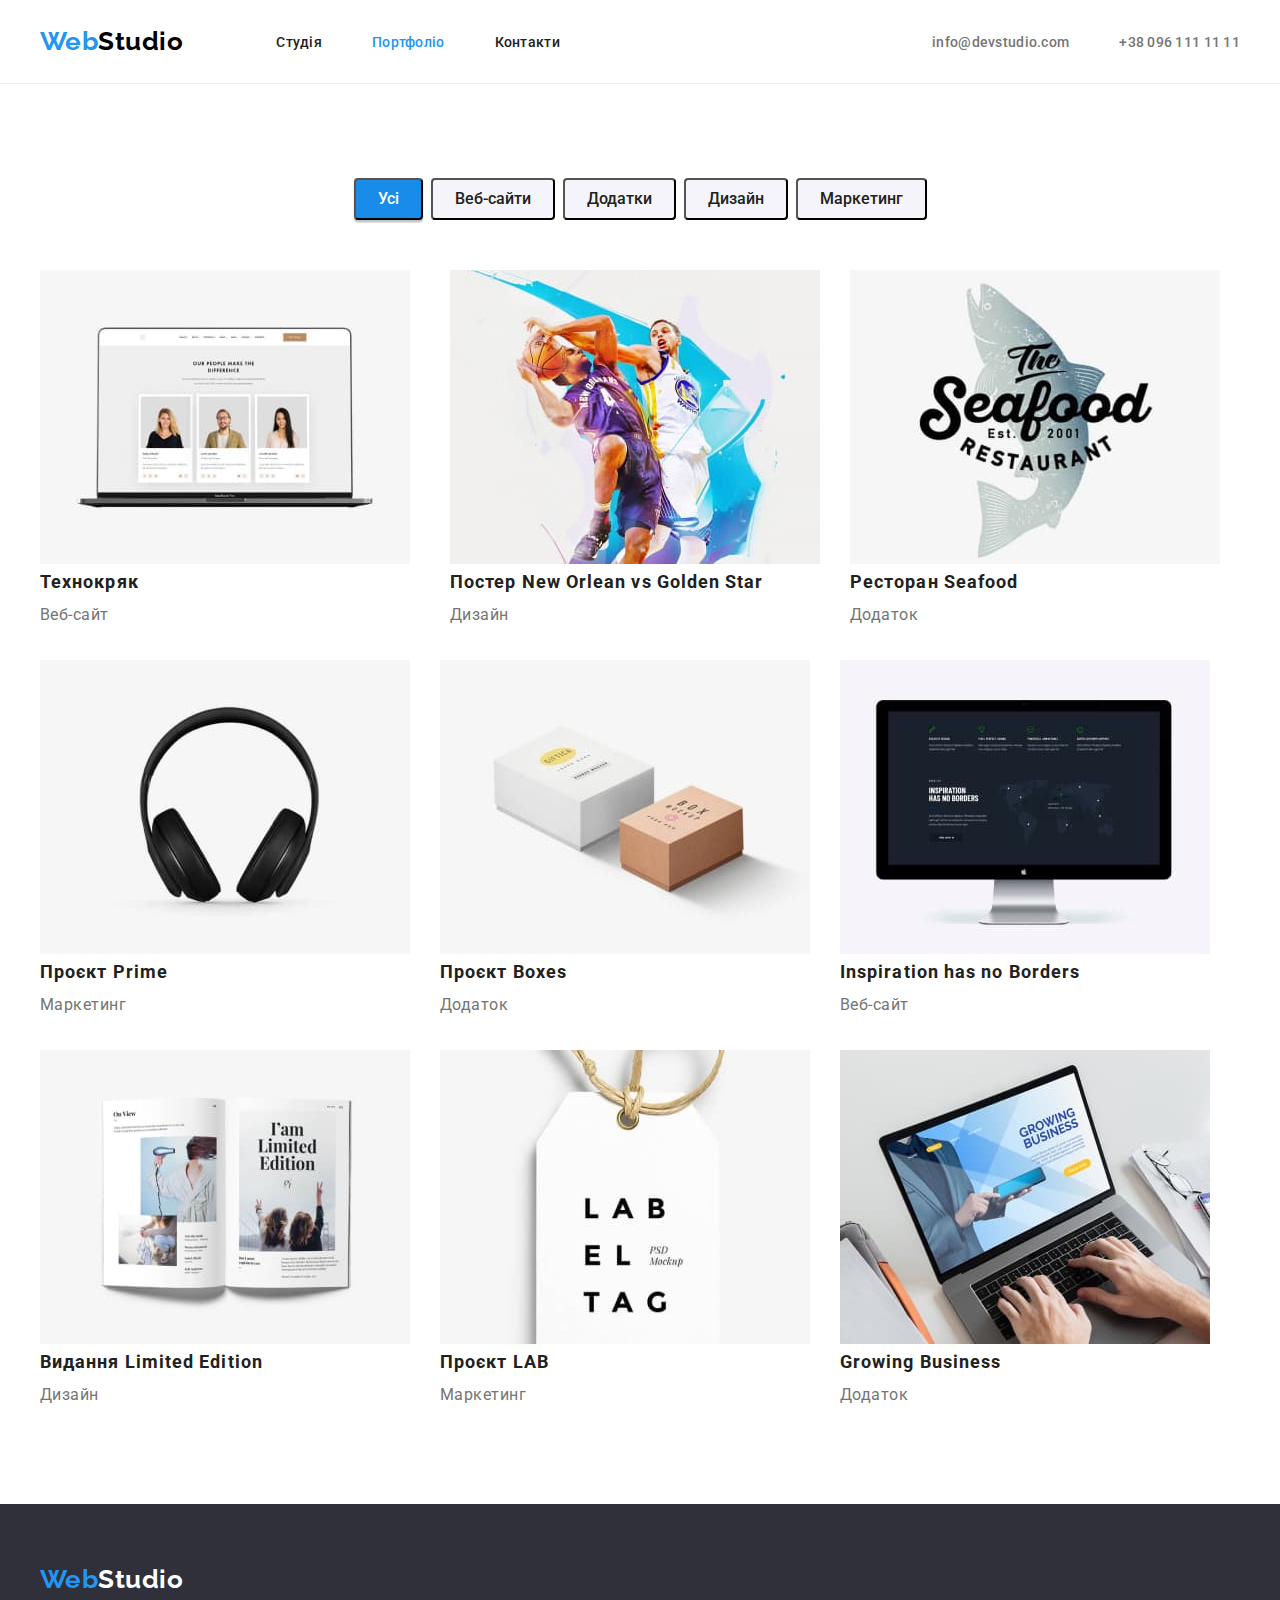
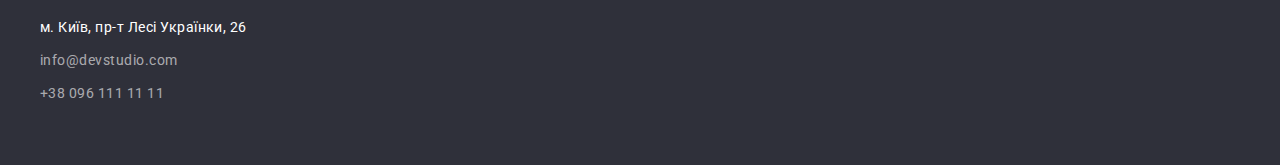
==== commit db6296fd: "corrects footer" ====
--- a/portfolio.html
+++ b/portfolio.html
@@ -204,24 +204,44 @@
 
     <!--Подвал-->
     <footer class="footer">
-      <a href="#" class="logo" lang="en"
-        ><span class="logo-span">Web</span>Studio</a
-      >
-
-      <address class="adress list">
-        <p class="location">м. Київ, пр-т Лесі Українки, 26</p>
-
-        <ul class="auth-list list">
-          <li>
-            <a class="link" href="mailto:info@devstudio.com"
-              >info@devstudio.com</a
-            >
-          </li>
-          <li>
-            <a class="link" href="tel:+380961111111">+38 096 111 11 11</a>
-          </li>
-        </ul>
-      </address>
+      <div class="container">
+        <a href="#" class="logo" lang="en"
+          ><span class="logo-span">Web</span>Studio</a
+        >
+
+        <address class="adress list">
+          <ul class="auth-list list">
+            <li class="auth-item">
+              <a
+                class="link"
+                href="https://goo.gl/maps/wsndduZ66pt86pKw6"
+                target="_blank"
+                rel="noopener norefferer nofollow"
+              >
+                м. Київ, пр-т Лесі Українки, 26
+              </a>
+            </li>
+            <li class="auth-item">
+              <a
+                class="link transparent"
+                href="mailto:info@devstudio.com"
+                target="_blank"
+                rel="noopener norefferer nofollow"
+                >info@devstudio.com</a
+              >
+            </li>
+            <li class="auth-item">
+              <a
+                class="link transparent"
+                href="tel:+380961111111"
+                target="_blank"
+                rel="noopener norefferer nofollow"
+                >+38 096 111 11 11</a
+              >
+            </li>
+          </ul>
+        </address>
+      </div>
     </footer>
   </body>
 </html>
--- a/css/styles.css
+++ b/css/styles.css
@@ -360,6 +360,10 @@
 }
 
 /* FOOTER */
+.footer {
+  padding: 60px 0;
+}
+
 .footer .logo {
   color: var(--main-bcg-cl);
   text-decoration: none;
@@ -367,10 +371,13 @@
   font-weight: 700;
   font-size: 26px;
   line-height: 1.19;
-}
+
+  margin-right: 0;
+  margin-bottom: 20px;
+}
+
 .footer .logo-span {
   color: var(--accent-txt-cl);
-  padding: 60px 0;
 }
 
 .adress .location {
@@ -379,19 +386,27 @@
   font-size: 14px;
   line-height: calc(24 / 14);
 }
-.adress .auth-list {
+
+.auth-item .link {
+  color: var(--btn-txt-cl);
+  font-style: normal;
+  font-size: 14px;
+  line-height: calc(24 / 14);
+}
+
+.auth-item:not(:last-child) {
+  margin-bottom: 9px;
+}
+
+.link.transparent {
   color: var(--footer-link-cl);
-  font-style: normal;
-  font-size: 14px;
-  line-height: calc(24 / 14);
-}
-
-/* footer-container */
-/* .footer-container {
-  background-color: #e71062;
-  align-items: flex-start;
-} */
+}
+
 .footer .logo {
-  margin-right: 0;
-  margin-bottom: 20px;
-}
+  color: var(--main-bcg-cl);
+  text-decoration: none;
+  font-family: Raleway, sans-serif;
+  font-weight: 700;
+  font-size: 26px;
+  line-height: 1.19;
+}
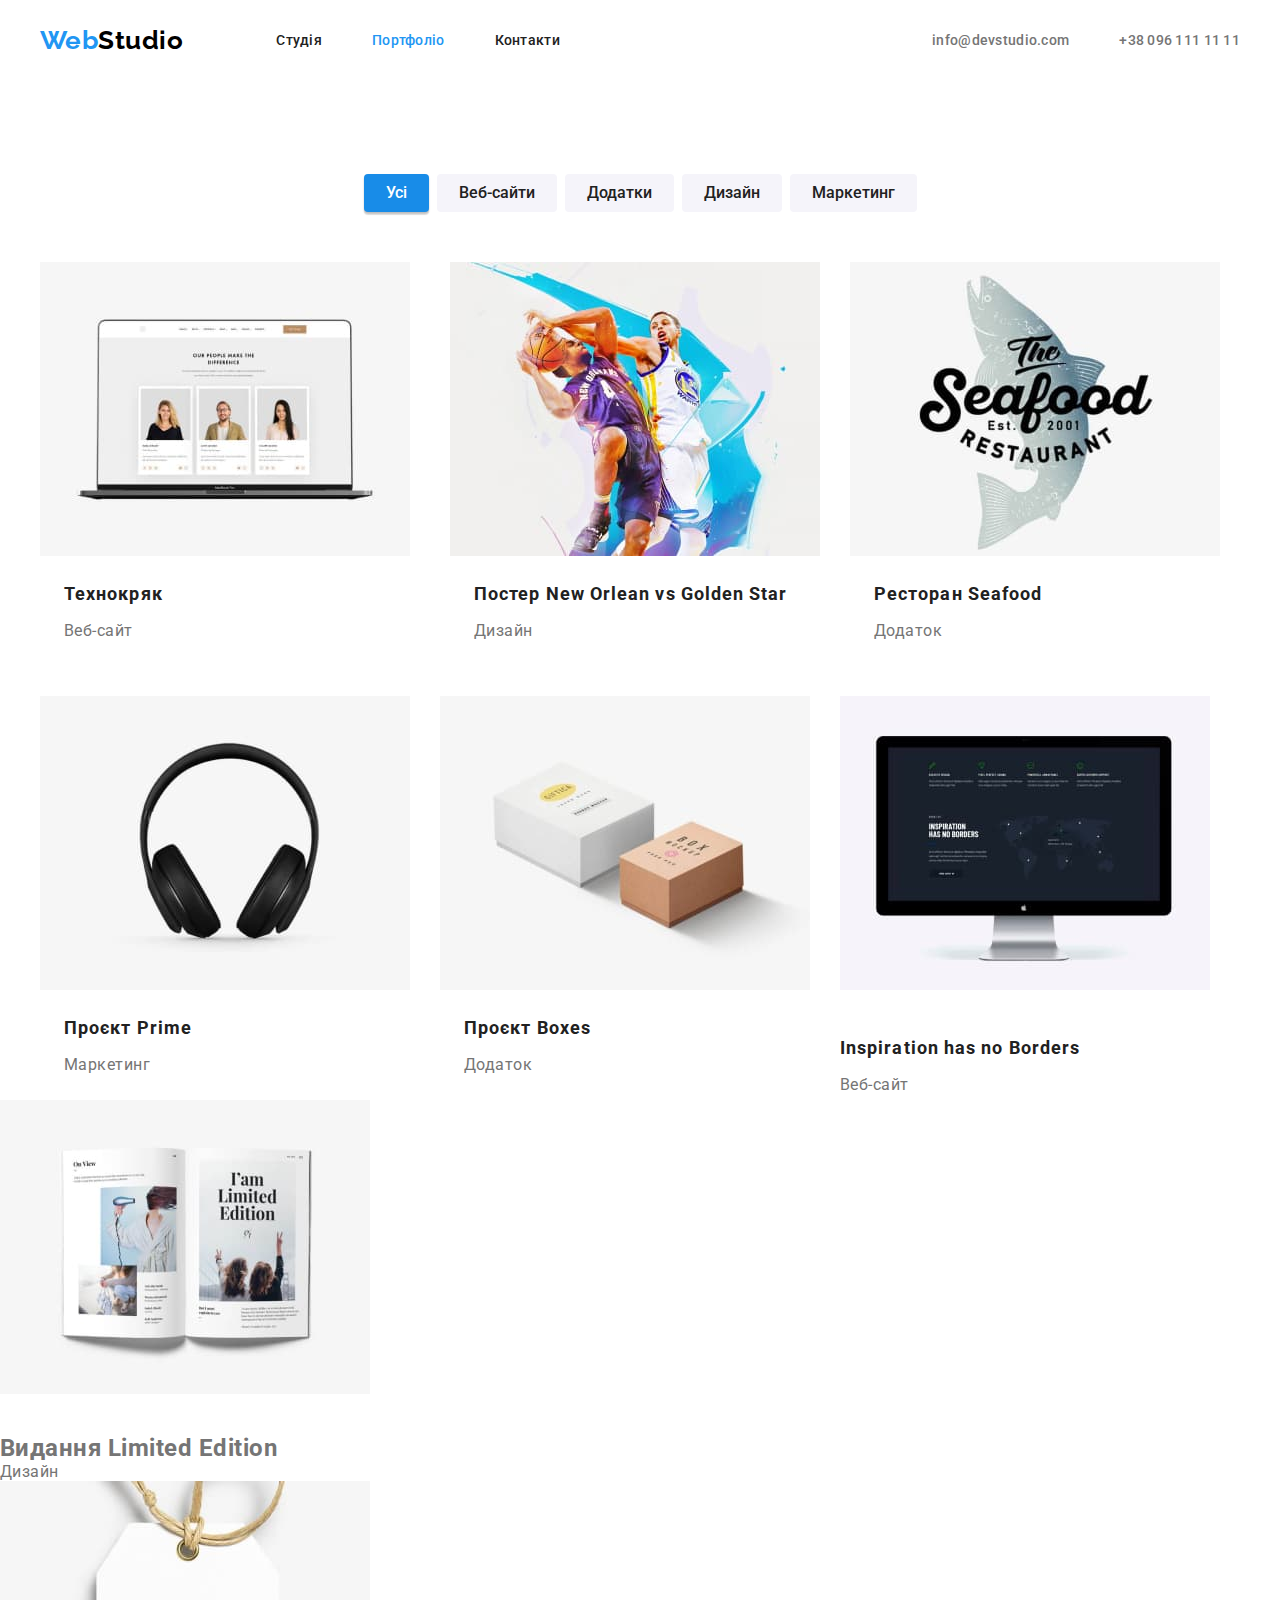
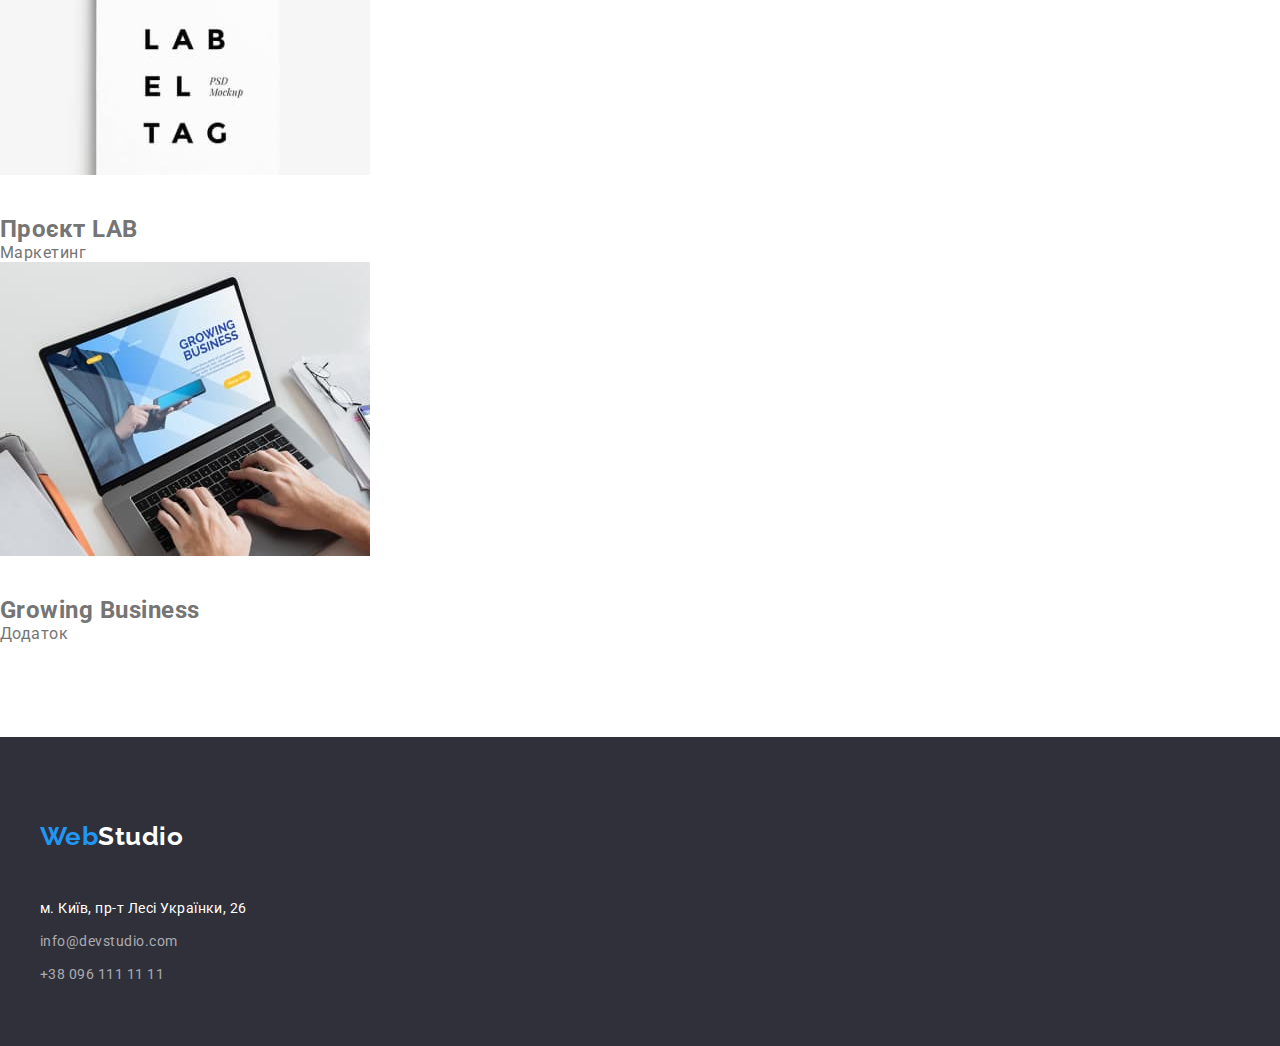
==== commit a4a64e47: "corrects bottom" ====
--- a/portfolio.html
+++ b/portfolio.html
@@ -82,8 +82,10 @@
                 width="370"
                 height="294"
               />
-              <h2 class="img-name">Технокряк</h2>
-              <p class="img-type">Веб-сайт</p>
+              <div class="item-text">
+                <h2 class="img-name">Технокряк</h2>
+                <p class="img-type">Веб-сайт</p>
+              </div>
             </li>
 
             <!-- 2 -->
@@ -95,10 +97,12 @@
                 width="370"
                 height="294"
               />
-              <h2 class="img-name">
+              <div class="item-text">
+                 <h2 class="img-name">
                 Постер <span lang="en">New Orlean vs Golden Star</span>
               </h2>
               <p class="img-type">Дизайн</p>
+            </div>
             </li>
 
             <!-- 3 -->
@@ -110,8 +114,9 @@
                 width="370"
                 height="294"
               />
-              <h2 class="img-name">Ресторан <span lang="en">Seafood</span></h2>
+              <div class="item-text"> <h2 class="img-name">Ресторан <span lang="en">Seafood</span></h2>
               <p class="img-type">Додаток</p>
+            </div>
             </li>
 
             <!-- 4 -->
@@ -123,8 +128,10 @@
                 width="370"
                 height="294"
               />
-              <h2 class="img-name">Проєкт <span lang="en">Prime</span></h2>
+              <div class="item-text">
+                <h2 class="img-name">Проєкт <span lang="en">Prime</span></h2>
               <p class="img-type">Маркетинг</p>
+              </div>
             </li>
 
             <!-- 5 -->
@@ -136,8 +143,9 @@
                 width="370"
                 height="294"
               />
-              <h2 class="img-name">Проєкт <span lang="en">Boxes</span></h2>
+              <div class="item-text"><h2 class="img-name">Проєкт <span lang="en">Boxes</span></h2>
               <p class="img-type">Додаток</p>
+             </div>
             </li>
 
             <!-- 6 -->
@@ -149,10 +157,12 @@
                 width="370"
                 height="294"
               />
+              <div class="item-text"></div>
               <h2 class="img-name">
                 <span lang="en">Inspiration has no Borders</span>
               </h2>
               <p class="img-type">Веб-сайт</p>
+              </div>
             </li>
 
             <!-- 7 -->
@@ -164,10 +174,12 @@
                 width="370"
                 height="294"
               />
+              <div class="item-text"></div>
               <h2 class="img-name">
                 Видання <span lang="en">Limited Edition</span>
               </h2>
               <p class="img-type">Дизайн</p>
+              </div>
             </li>
 
             <!-- 8 -->
@@ -179,8 +191,10 @@
                 width="370"
                 height="294"
               />
+              <div class="item-text"></div>
               <h2 class="img-name">Проєкт <span lang="en">LAB</span></h2>
               <p class="img-type">Маркетинг</p>
+              </div>
             </li>
 
             <!-- 9 -->
@@ -192,10 +206,12 @@
                 width="370"
                 height="294"
               />
+              <div class="item-text"></div>
               <h2 class="img-name">
                 <span lang="en">Growing Business</span>
               </h2>
               <p class="img-type">Додаток</p>
+              </div>
             </li>
           </ul>
         </div>
--- a/css/styles.css
+++ b/css/styles.css
@@ -20,7 +20,8 @@
   --accent-bcg-cl: #2196f3;
   --btn-hover-cl: #188ce8;
 
-  --border-cl: #ececec;
+  --header-border-cl: #ececec;
+  --btn-border-color: #EEEEEE;
   --border-radius-button: 4px;
   --border-radius-cards: 0px 0px 4px 4px;
   --box-shadow-button: 0px 4px 4px rgba(0, 0, 0, 0.15);
@@ -29,10 +30,10 @@
   --box-shadow-cards: 0px 1px 3px rgba(0, 0, 0, 0.12),
     0px 1px 1px rgba(0, 0, 0, 0.14), 0px 2px 1px rgba(0, 0, 0, 0.2);
 
+  
   /*  */
   --items: 3;
   --indent: 30px;
-}
 
 * {
   margin: 0;
@@ -67,7 +68,7 @@
   list-style: none;
 }
 
-img {
+.img {
   display: block;
   max-width: 100%;
   height: auto;
@@ -75,12 +76,11 @@
 
 /* ^^^^^^^^
 HEADER^^^^^^^ */
-header {
+
+.header {
   background-color: var(--hero-txt-cl);
-}
-
-.header {
-  border-bottom: 1px solid var(--border-cl);
+  border-bottom: 1px solid var(--header-border-cl);
+  border: 0;
 }
 .header-container {
   display: flex;
@@ -92,13 +92,13 @@
   align-items: center;
 }
 .site-nav,
-.auth-nav {
+.auth-nav  {
   display: flex;
   gap: 50px;
-  padding: 32px 0;
-}
-
-.auth-nav .auth-nav {
+  /* padding: 32px 0; */
+}
+.site-nav .link,
+.auth-nav .link {
   display: block;
   padding: 32px 0;
 }
@@ -113,6 +113,7 @@
   line-height: calc(31 / 26);
   margin-right: 93px;
   display: block;
+  padding: 24px 0;
 }
 
 .logo-span {
@@ -158,6 +159,7 @@
 }
 .hero {
   text-align: center;
+  padding: 200px 0;
 }
 .hero-title {
   color: var(--hero-txt-cl);
@@ -184,6 +186,8 @@
   letter-spacing: 0.06em;
   text-align: center;
   cursor: pointer;
+
+  border: 0;
 
   box-shadow: var(--box-shadow-button);
   border-radius: var(--border-radius-button);
@@ -227,22 +231,28 @@
 
 .feature-list {
   display: flex;
-  gap: 30px;
-}
-
-.features-item {
+  flex-wrap: wrap;
+}
+
+.feature-item {
   width: calc((100% - 90px) / 4);
-}
-
-/* Features container */
+  margin-right: 30px;
+}
+
+.feature-item:nth-child(4n) {
+  margin-right: 0;
+} 
+
 
 /* COMPETITION */
-.competition-title {
+.title {
   color: var(--title-txt-cl);
   font-weight: 700;
   font-size: 36px;
   line-height: calc(42 / 36);
   text-align: center;
+
+  margin-bottom: 50px;
 }
 
 /* Competitio container */
@@ -270,15 +280,6 @@
   text-align: center;
   border-bottom-right-radius: 4px;
   border-bottom-left-radius: 4px;
-}
-
-.team-title {
-  color: var(--title-txt-cl);
-  font-weight: 700;
-  font-size: 36px;
-  line-height: calc(42 / 36);
-  text-align: center;
-  margin: 30px 0 10px;
 }
 
 .team-item .title {
@@ -317,7 +318,7 @@
   cursor: pointer;
 
   border-radius: var(--border-radius-button);
-  border-color: none;
+  border: 0;
 
   padding: 6px 22px;
 }
@@ -332,7 +333,6 @@
 .btn:focus {
   color: var(--btn-txt-cl);
   background-color: var(--accent-bcg-cl);
-
   box-shadow: var(--box-shadow-active);
 }
 
@@ -342,6 +342,7 @@
   font-size: 18px;
   line-height: calc(36 / 18);
   letter-spacing: 0.06em;
+  margin-bottom: 4px;
 }
 
 .gallery .img-type {
@@ -358,6 +359,13 @@
 .gallery .item {
   flex-basis: calc((100% - var(--indent) * (var(--items) - 1)) / var(--items));
 }
+
+.item-text {
+  padding: 20px 24px;
+  border-right: 1px solid var(--card-border);
+  border-left: 1px solid var(--card-border);
+  border-bottom: 1px solid var(--card-border); 
+} 
 
 /* FOOTER */
 .footer {
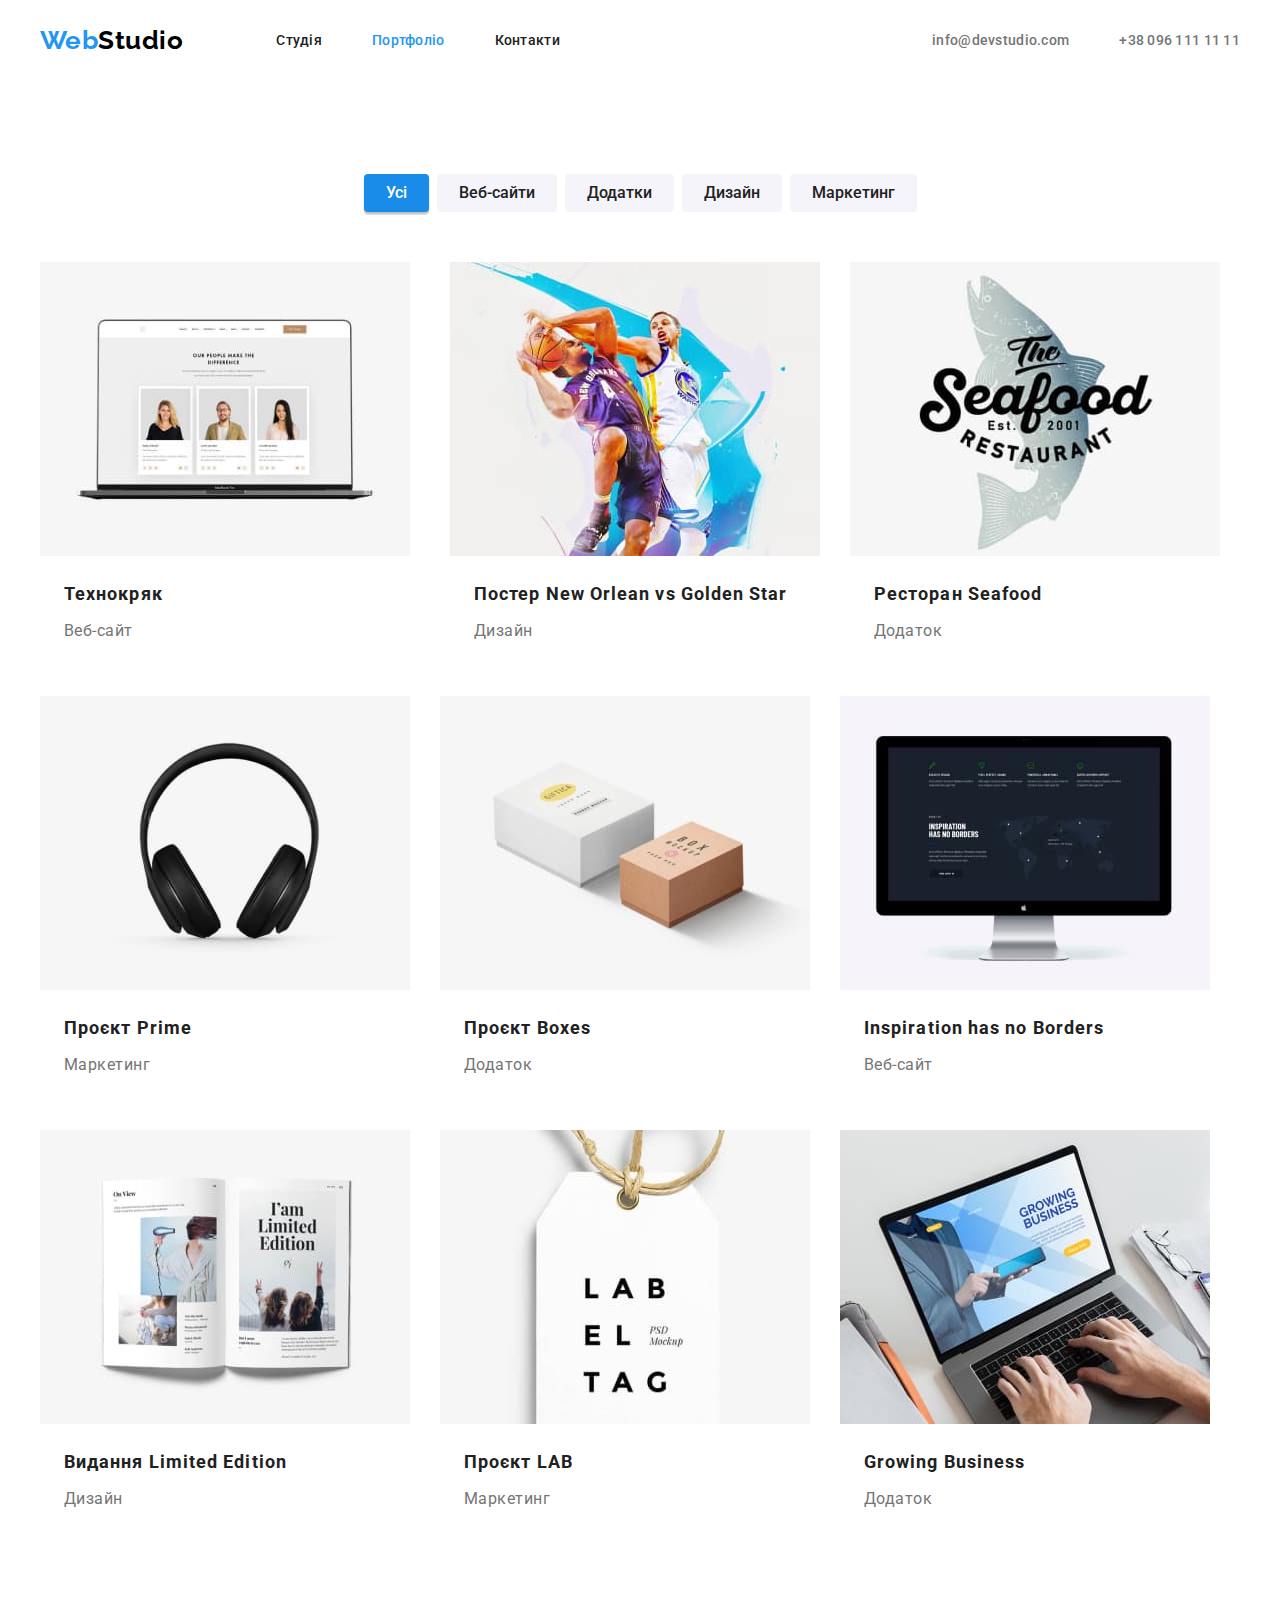
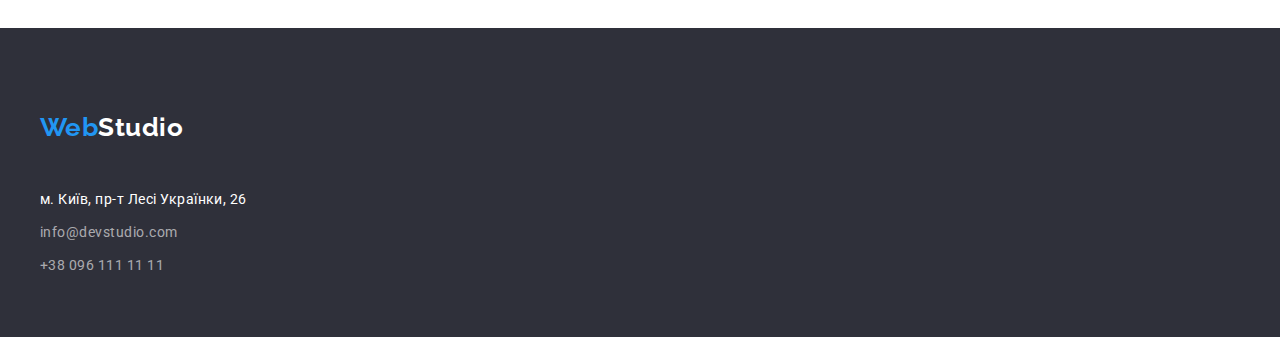
==== commit 2611bf51: "corrects HW" ====
--- a/portfolio.html
+++ b/portfolio.html
@@ -99,10 +99,10 @@
               />
               <div class="item-text">
                  <h2 class="img-name">
-                Постер <span lang="en">New Orlean vs Golden Star</span>
-              </h2>
-              <p class="img-type">Дизайн</p>
-            </div>
+                  Постер <span lang="en">New Orlean vs Golden Star</span>
+                </h2>
+                <p class="img-type">Дизайн</p>
+              </div>
             </li>
 
             <!-- 3 -->
@@ -114,8 +114,9 @@
                 width="370"
                 height="294"
               />
-              <div class="item-text"> <h2 class="img-name">Ресторан <span lang="en">Seafood</span></h2>
-              <p class="img-type">Додаток</p>
+              <div class="item-text"> 
+                <h2 class="img-name">Ресторан <span lang="en">Seafood</span></h2>
+                <p class="img-type">Додаток</p>
             </div>
             </li>
 
@@ -130,7 +131,7 @@
               />
               <div class="item-text">
                 <h2 class="img-name">Проєкт <span lang="en">Prime</span></h2>
-              <p class="img-type">Маркетинг</p>
+                <p class="img-type">Маркетинг</p>
               </div>
             </li>
 
@@ -143,9 +144,10 @@
                 width="370"
                 height="294"
               />
-              <div class="item-text"><h2 class="img-name">Проєкт <span lang="en">Boxes</span></h2>
-              <p class="img-type">Додаток</p>
-             </div>
+              <div class="item-text">
+                <h2 class="img-name">Проєкт <span lang="en">Boxes</span></h2>
+                <p class="img-type">Додаток</p>
+              </div>
             </li>
 
             <!-- 6 -->
@@ -157,11 +159,11 @@
                 width="370"
                 height="294"
               />
-              <div class="item-text"></div>
-              <h2 class="img-name">
+              <div class="item-text">
+                <h2 class="img-name">
                 <span lang="en">Inspiration has no Borders</span>
-              </h2>
-              <p class="img-type">Веб-сайт</p>
+                </h2>
+                <p class="img-type">Веб-сайт</p>
               </div>
             </li>
 
@@ -174,11 +176,11 @@
                 width="370"
                 height="294"
               />
-              <div class="item-text"></div>
-              <h2 class="img-name">
-                Видання <span lang="en">Limited Edition</span>
-              </h2>
-              <p class="img-type">Дизайн</p>
+              <div class="item-text">
+                <h2 class="img-name">
+                  Видання <span lang="en">Limited Edition</span>
+                </h2>
+                  <p class="img-type">Дизайн</p>
               </div>
             </li>
 
@@ -187,13 +189,13 @@
               <img
                 class="img"
                 src="./images/page-portfolio/img-8.jpg"
-                alt="Єтикетка картонна на шнурку"
-                width="370"
-                height="294"
-              />
-              <div class="item-text"></div>
-              <h2 class="img-name">Проєкт <span lang="en">LAB</span></h2>
-              <p class="img-type">Маркетинг</p>
+                alt="Етикетка картонна на шнурку"
+                width="370"
+                height="294"
+              />
+              <div class="item-text">
+                <h2 class="img-name">Проєкт <span lang="en">LAB</span></h2>
+                <p class="img-type">Маркетинг</p>
               </div>
             </li>
 
@@ -206,11 +208,11 @@
                 width="370"
                 height="294"
               />
-              <div class="item-text"></div>
-              <h2 class="img-name">
-                <span lang="en">Growing Business</span>
-              </h2>
-              <p class="img-type">Додаток</p>
+              <div class="item-text">
+                <h2 class="img-name">
+                  <span lang="en">Growing Business</span>
+                </h2>
+                <p class="img-type">Додаток</p>
               </div>
             </li>
           </ul>
--- a/css/styles.css
+++ b/css/styles.css
@@ -34,6 +34,7 @@
   /*  */
   --items: 3;
   --indent: 30px;
+}
 
 * {
   margin: 0;
@@ -236,13 +237,13 @@
 
 .feature-item {
   width: calc((100% - 90px) / 4);
-  margin-right: 30px;
+  /* flex-basis: calc((100 - 3 * 30) / 4);  */
+   margin-right: 30px; 
 }
 
 .feature-item:nth-child(4n) {
-  margin-right: 0;
-} 
-
+  margin-right: 0; 
+}  
 
 /* COMPETITION */
 .title {
@@ -364,7 +365,7 @@
   padding: 20px 24px;
   border-right: 1px solid var(--card-border);
   border-left: 1px solid var(--card-border);
-  border-bottom: 1px solid var(--card-border); 
+  border-bottom: 1px solid var(--card-border);  
 } 
 
 /* FOOTER */
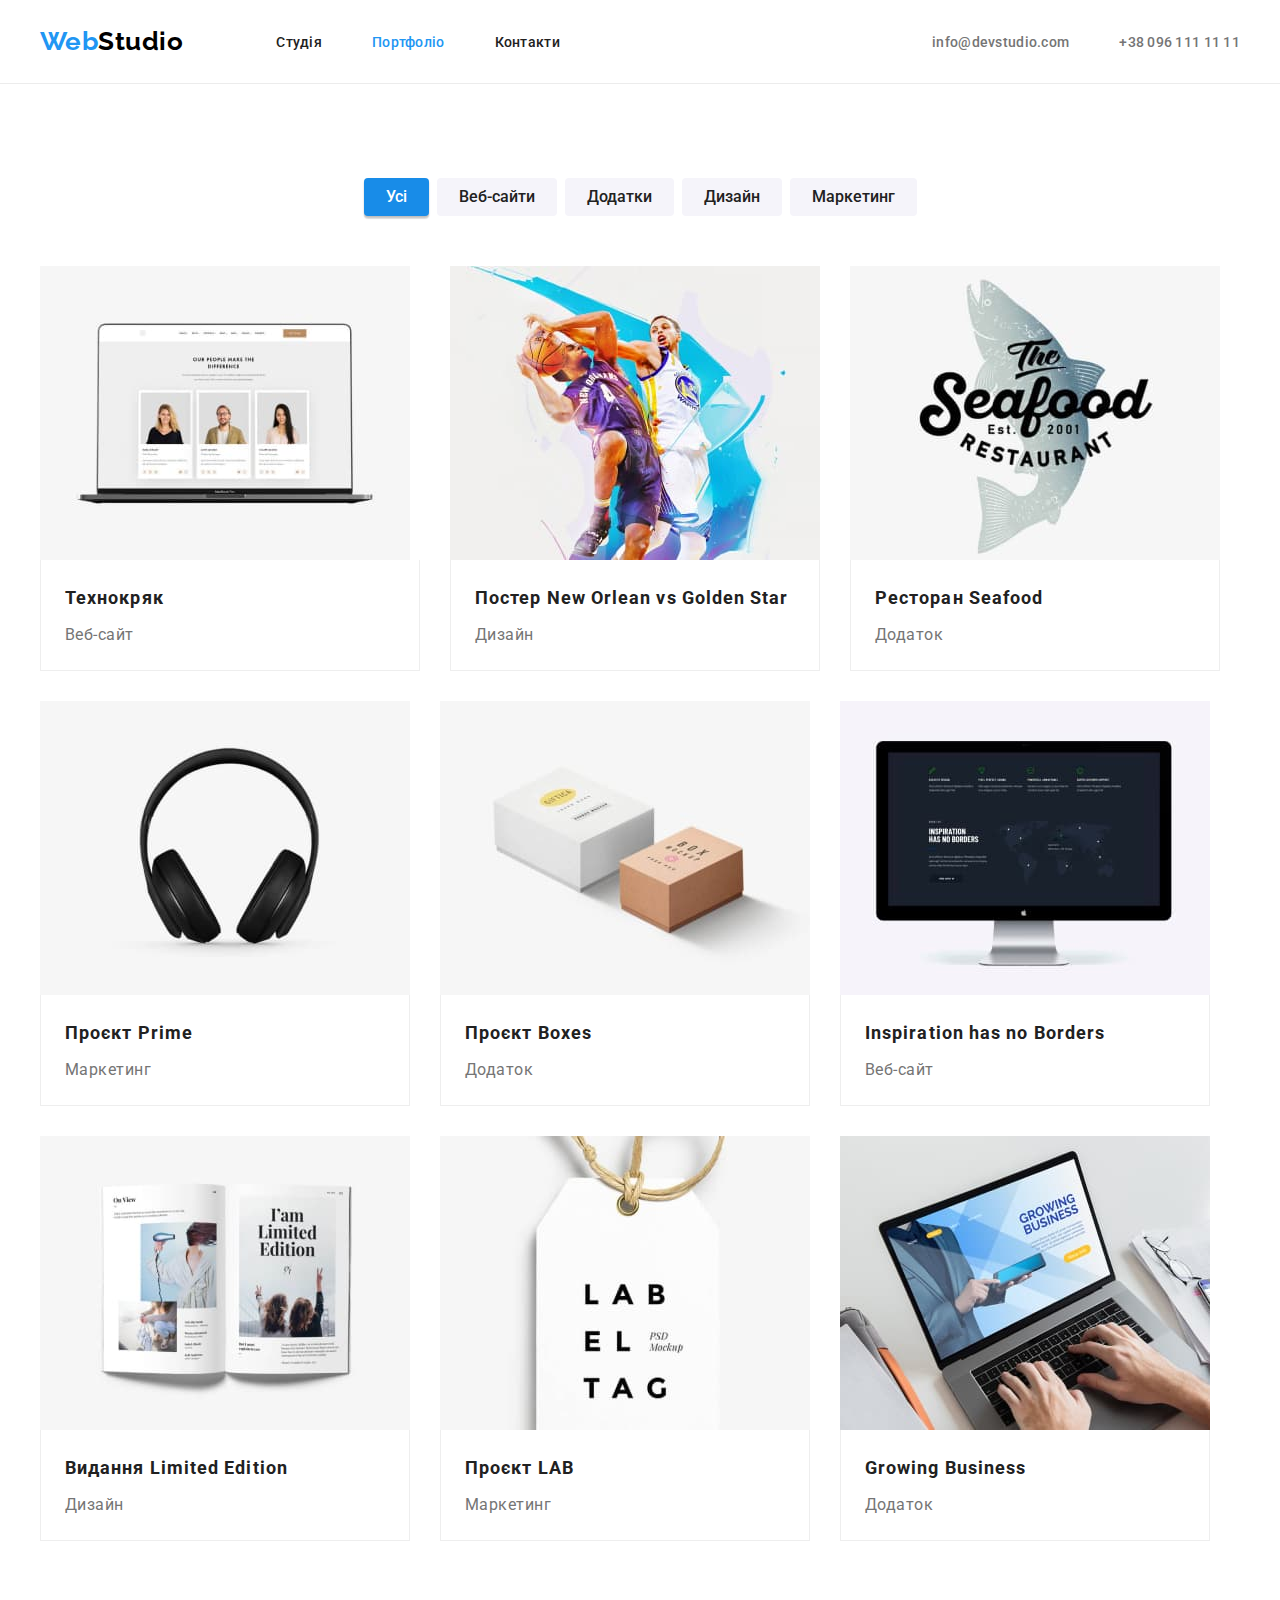
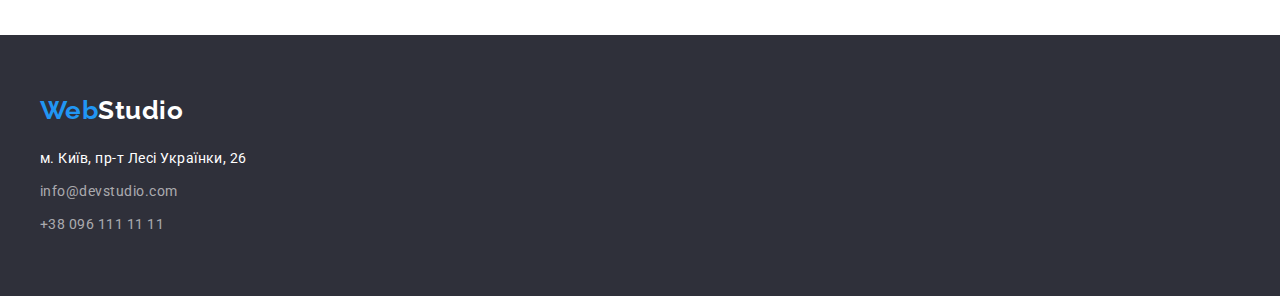
==== commit 7911b372: "corrects HW (2)" ====
--- a/portfolio.html
+++ b/portfolio.html
@@ -220,10 +220,10 @@
       </section>
     </main>
 
-    <!--Подвал-->
-    <footer class="footer">
+     <!--Подвал-->
+     <footer class="footer">
       <div class="container">
-        <a href="#" class="logo" lang="en"
+        <a href="/" class="logo-footer" lang="en"
           ><span class="logo-span">Web</span>Studio</a
         >
 
--- a/css/styles.css
+++ b/css/styles.css
@@ -21,7 +21,7 @@
   --btn-hover-cl: #188ce8;
 
   --header-border-cl: #ececec;
-  --btn-border-color: #EEEEEE;
+  --card-border: #EEEEEE;
   --border-radius-button: 4px;
   --border-radius-cards: 0px 0px 4px 4px;
   --box-shadow-button: 0px 4px 4px rgba(0, 0, 0, 0.15);
@@ -30,7 +30,6 @@
   --box-shadow-cards: 0px 1px 3px rgba(0, 0, 0, 0.12),
     0px 1px 1px rgba(0, 0, 0, 0.14), 0px 2px 1px rgba(0, 0, 0, 0.2);
 
-  
   /*  */
   --items: 3;
   --indent: 30px;
@@ -69,7 +68,7 @@
   list-style: none;
 }
 
-.img {
+img {
   display: block;
   max-width: 100%;
   height: auto;
@@ -81,8 +80,8 @@
 .header {
   background-color: var(--hero-txt-cl);
   border-bottom: 1px solid var(--header-border-cl);
-  border: 0;
-}
+}
+
 .header-container {
   display: flex;
 }
@@ -93,16 +92,12 @@
   align-items: center;
 }
 .site-nav,
-.auth-nav  {
+.auth-nav {
   display: flex;
   gap: 50px;
-  /* padding: 32px 0; */
-}
-.site-nav .link,
-.auth-nav .link {
-  display: block;
-  padding: 32px 0;
-}
+  padding: 32px 0; 
+}
+
 
 /* LOGO */
 .logo {
@@ -238,12 +233,12 @@
 .feature-item {
   width: calc((100% - 90px) / 4);
   /* flex-basis: calc((100 - 3 * 30) / 4);  */
-   margin-right: 30px; 
+  margin-right: 30px;
 }
 
 .feature-item:nth-child(4n) {
-  margin-right: 0; 
-}  
+  margin-right: 0;
+}
 
 /* COMPETITION */
 .title {
@@ -288,17 +283,19 @@
   font-weight: 500;
   font-size: 16px;
   line-height: calc(19 / 16);
-  margin: 30px 0 10px;
+  margin-bottom: 10px;
 }
 
 .team-item .position {
   font-size: 16px;
   line-height: calc(19 / 16);
   text-align: center;
-  margin-bottom: 30px;
-}
-
-/* team-list-container */
+  margin-bottom: 10px;
+}
+
+.team-text {
+  padding: 30px 0;
+}
 
 /* GALLERY - page Portfolio */
 .filtr {
@@ -365,15 +362,15 @@
   padding: 20px 24px;
   border-right: 1px solid var(--card-border);
   border-left: 1px solid var(--card-border);
-  border-bottom: 1px solid var(--card-border);  
-} 
+  border-bottom: 1px solid var(--card-border);
+}
 
 /* FOOTER */
 .footer {
   padding: 60px 0;
 }
 
-.footer .logo {
+.logo-footer {
   color: var(--main-bcg-cl);
   text-decoration: none;
   font-family: Raleway, sans-serif;
@@ -381,6 +378,7 @@
   font-size: 26px;
   line-height: 1.19;
 
+  display: block;
   margin-right: 0;
   margin-bottom: 20px;
 }
@@ -410,12 +408,3 @@
 .link.transparent {
   color: var(--footer-link-cl);
 }
-
-.footer .logo {
-  color: var(--main-bcg-cl);
-  text-decoration: none;
-  font-family: Raleway, sans-serif;
-  font-weight: 700;
-  font-size: 26px;
-  line-height: 1.19;
-}
